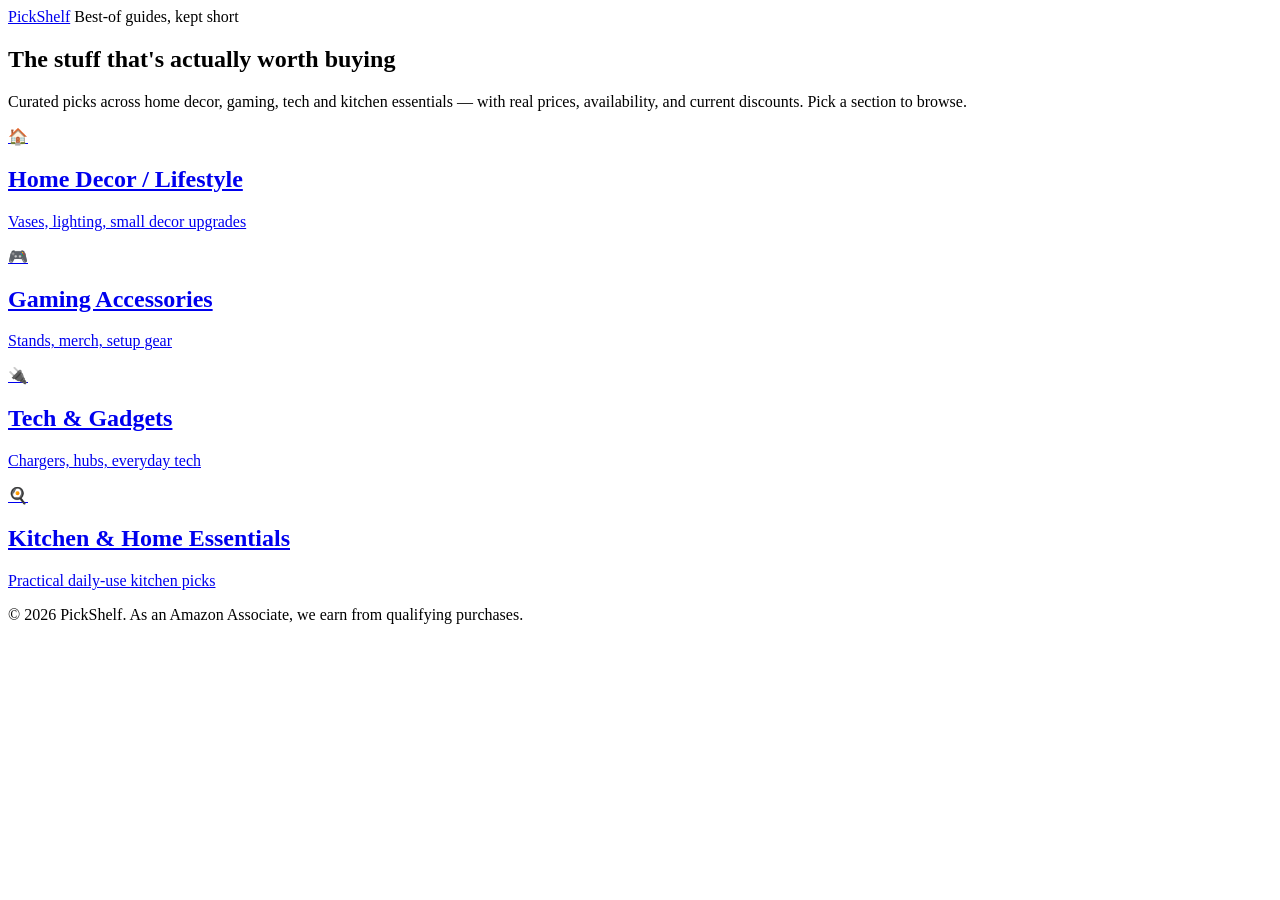
==== index.html @ 371983fa "Add files via upload" ====
<!DOCTYPE html>
<html lang="en">
<head>
<meta charset="UTF-8">
<meta name="viewport" content="width=device-width, initial-scale=1.0">
<title>PickShelf — Honest picks, straight to the point</title>
<meta name="description" content="Curated product picks with price, availability and discounts — home decor, gaming, tech and kitchen essentials.">
<link rel="stylesheet" href="css/style.css">
</head>
<body>

<header class="site-header">
  <div class="site-header-inner">
    <a href="index.html" class="site-logo">PickShelf</a>
    <span class="site-tagline">Best-of guides, kept short</span>
  </div>
</header>

<main>
  <section class="hero">
    <h1>The stuff that's actually worth buying</h1>
    <p>Curated picks across home decor, gaming, tech and kitchen essentials — with real prices, availability, and current discounts. Pick a section to browse.</p>
  </section>

  <div class="category-grid">
    <a class="category-card" href="category.html?cat=home-decor">
      <div class="category-icon">🏠</div>
      <h2>Home Decor / Lifestyle</h2>
      <p>Vases, lighting, small decor upgrades</p>
    </a>
    <a class="category-card" href="category.html?cat=gaming">
      <div class="category-icon">🎮</div>
      <h2>Gaming Accessories</h2>
      <p>Stands, merch, setup gear</p>
    </a>
    <a class="category-card" href="category.html?cat=tech">
      <div class="category-icon">🔌</div>
      <h2>Tech & Gadgets</h2>
      <p>Chargers, hubs, everyday tech</p>
    </a>
    <a class="category-card" href="category.html?cat=kitchen">
      <div class="category-icon">🍳</div>
      <h2>Kitchen & Home Essentials</h2>
      <p>Practical daily-use kitchen picks</p>
    </a>
  </div>
</main>

<footer class="site-footer">
  © 2026 PickShelf. As an Amazon Associate, we earn from qualifying purchases.
</footer>

</body>
</html>
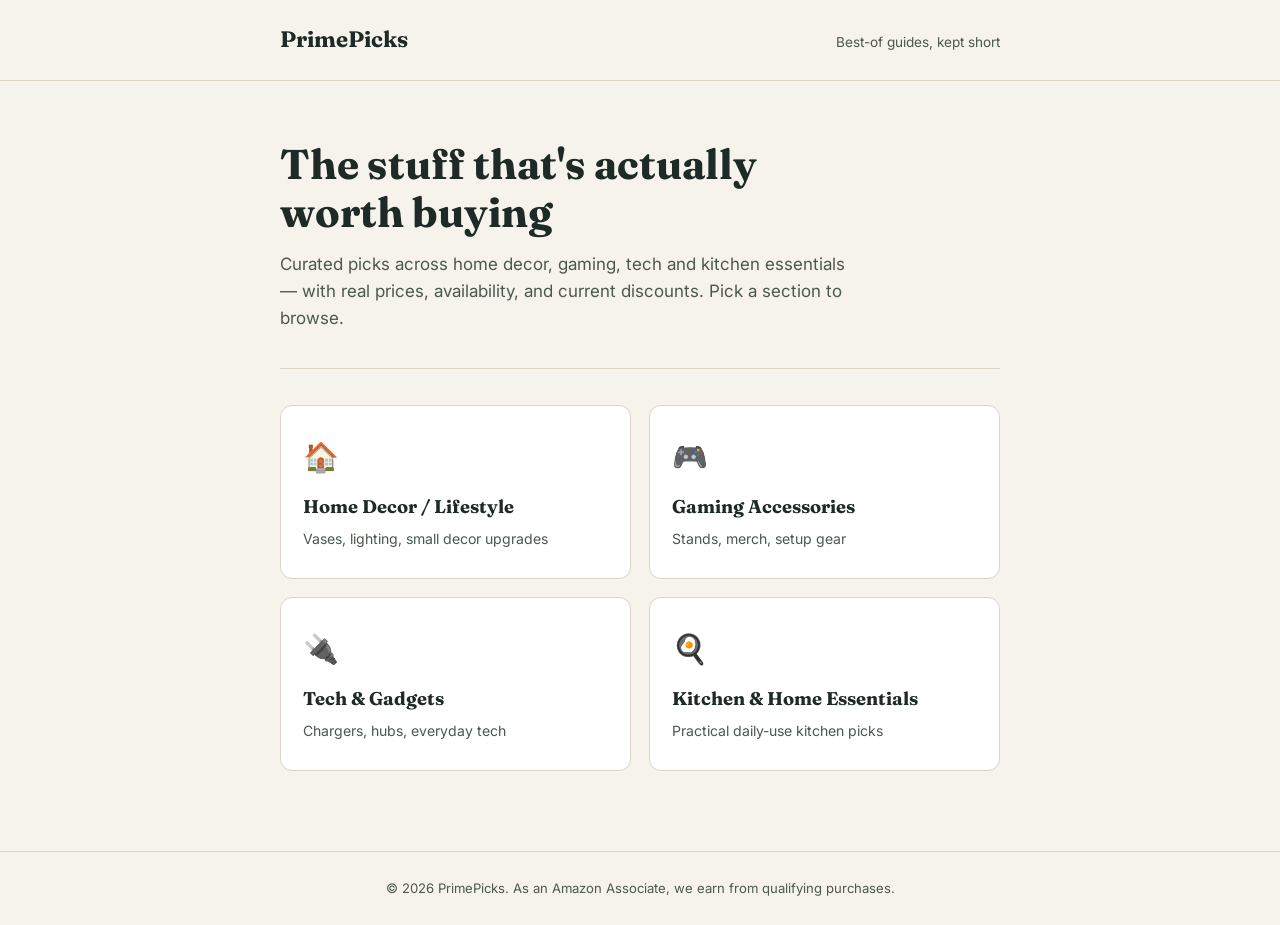
==== commit 07b62527: "Update index.html" ====
--- a/index.html
+++ b/index.html
@@ -3,7 +3,7 @@
 <head>
 <meta charset="UTF-8">
 <meta name="viewport" content="width=device-width, initial-scale=1.0">
-<title>PickShelf — Honest picks, straight to the point</title>
+<title>PrimePicks — Honest picks, straight to the point</title>
 <meta name="description" content="Curated product picks with price, availability and discounts — home decor, gaming, tech and kitchen essentials.">
 <link rel="stylesheet" href="css/style.css">
 </head>
@@ -11,7 +11,7 @@
 
 <header class="site-header">
   <div class="site-header-inner">
-    <a href="index.html" class="site-logo">PickShelf</a>
+    <a href="index.html" class="site-logo">PrimePicks</a>
     <span class="site-tagline">Best-of guides, kept short</span>
   </div>
 </header>
@@ -47,7 +47,7 @@
 </main>
 
 <footer class="site-footer">
-  © 2026 PickShelf. As an Amazon Associate, we earn from qualifying purchases.
+  © 2026 PrimePicks. As an Amazon Associate, we earn from qualifying purchases.
 </footer>
 
 </body>
--- a/css/style.css
+++ b/css/style.css
@@ -0,0 +1,357 @@
+@import url('https://fonts.googleapis.com/css2?family=Fraunces:opsz,wght@9..144,400;9..144,600;9..144,700&family=Inter:wght@400;500;600;700&display=swap');
+
+:root {
+  --paper: #F6F3EC;
+  --paper-raised: #FFFFFF;
+  --ink: #1E2A25;
+  --ink-soft: #4B584F;
+  --line: #DCD5C6;
+  --gold: #C9992B;
+  --gold-dark: #A87D1F;
+  --teal: #2F6F62;
+  --teal-tint: #E7F0EC;
+  --max-width: 760px;
+}
+
+* { box-sizing: border-box; }
+
+body {
+  margin: 0;
+  background: var(--paper);
+  color: var(--ink);
+  font-family: 'Inter', sans-serif;
+  font-size: 17px;
+  line-height: 1.6;
+  -webkit-font-smoothing: antialiased;
+}
+
+a { color: inherit; }
+
+/* ---------- Header ---------- */
+.site-header {
+  border-bottom: 1px solid var(--line);
+  background: var(--paper);
+}
+
+.site-header-inner {
+  max-width: var(--max-width);
+  margin: 0 auto;
+  padding: 22px 20px;
+  display: flex;
+  align-items: baseline;
+  justify-content: space-between;
+}
+
+.site-logo {
+  font-family: 'Fraunces', serif;
+  font-weight: 700;
+  font-size: 1.4rem;
+  text-decoration: none;
+  color: var(--ink);
+}
+
+.site-tagline {
+  font-size: 0.85rem;
+  color: var(--ink-soft);
+}
+
+/* ---------- Layout ---------- */
+main {
+  max-width: var(--max-width);
+  margin: 0 auto;
+  padding: 40px 20px 80px;
+}
+
+/* ---------- Homepage ---------- */
+.hero {
+  padding: 20px 0 36px;
+  border-bottom: 1px solid var(--line);
+  margin-bottom: 36px;
+}
+
+.hero h1 {
+  font-family: 'Fraunces', serif;
+  font-size: clamp(2rem, 5vw, 2.6rem);
+  line-height: 1.15;
+  margin: 0 0 14px;
+  max-width: 18ch;
+}
+
+.hero p {
+  color: var(--ink-soft);
+  max-width: 52ch;
+  margin: 0;
+}
+
+.post-list {
+  list-style: none;
+  margin: 0;
+  padding: 0;
+  display: flex;
+  flex-direction: column;
+  gap: 22px;
+}
+
+.post-card {
+  display: block;
+  text-decoration: none;
+  color: inherit;
+  background: var(--paper-raised);
+  border: 1px solid var(--line);
+  border-radius: 10px;
+  padding: 22px 24px;
+  transition: border-color 0.15s ease;
+}
+
+.post-card:hover { border-color: var(--gold); }
+
+.post-card .kicker {
+  font-size: 0.78rem;
+  color: var(--teal);
+  font-weight: 600;
+  margin-bottom: 6px;
+}
+
+.post-card h2 {
+  font-family: 'Fraunces', serif;
+  font-size: 1.3rem;
+  margin: 0 0 6px;
+}
+
+.post-card p {
+  margin: 0;
+  color: var(--ink-soft);
+  font-size: 0.95rem;
+}
+
+/* ---------- Post page ---------- */
+.post-header {
+  margin-bottom: 32px;
+}
+
+.post-header .kicker {
+  font-size: 0.8rem;
+  color: var(--teal);
+  font-weight: 600;
+  margin-bottom: 10px;
+}
+
+.post-header h1 {
+  font-family: 'Fraunces', serif;
+  font-size: clamp(1.8rem, 5vw, 2.3rem);
+  line-height: 1.2;
+  margin: 0 0 14px;
+}
+
+.post-header .dek {
+  color: var(--ink-soft);
+  font-size: 1.05rem;
+  max-width: 58ch;
+}
+
+.disclosure {
+  font-size: 0.82rem;
+  color: var(--ink-soft);
+  background: var(--teal-tint);
+  border-radius: 8px;
+  padding: 10px 14px;
+  margin-top: 18px;
+}
+
+/* Ranked product cards */
+.pick {
+  border: 1px solid var(--line);
+  background: var(--paper-raised);
+  border-radius: 12px;
+  padding: 26px;
+  margin-bottom: 22px;
+  position: relative;
+}
+
+.pick-rank {
+  font-family: 'Fraunces', serif;
+  font-size: 0.95rem;
+  font-weight: 600;
+  color: var(--gold-dark);
+  margin-bottom: 6px;
+}
+
+.pick h3 {
+  font-family: 'Fraunces', serif;
+  font-size: 1.25rem;
+  margin: 0 0 10px;
+}
+
+.pick p {
+  margin: 0 0 16px;
+  color: var(--ink-soft);
+}
+
+.pick-meta {
+  display: flex;
+  flex-wrap: wrap;
+  gap: 8px;
+  margin-bottom: 16px;
+}
+
+.badge {
+  font-size: 0.75rem;
+  font-weight: 600;
+  padding: 4px 10px;
+  border-radius: 20px;
+  background: var(--teal-tint);
+  color: var(--teal);
+}
+
+.cta {
+  display: inline-block;
+  background: var(--gold);
+  color: #21170A;
+  font-weight: 600;
+  text-decoration: none;
+  padding: 11px 20px;
+  border-radius: 7px;
+  font-size: 0.92rem;
+  transition: background 0.15s ease;
+}
+
+.cta:hover { background: var(--gold-dark); }
+
+/* Section dividers within a post */
+.section-note {
+  font-size: 0.9rem;
+  color: var(--ink-soft);
+  margin: 34px 0 22px;
+  padding-top: 22px;
+  border-top: 1px solid var(--line);
+}
+
+/* ---------- Category grid (homepage) ---------- */
+.category-grid {
+  display: grid;
+  grid-template-columns: repeat(2, 1fr);
+  gap: 18px;
+}
+
+.category-card {
+  display: block;
+  text-decoration: none;
+  color: inherit;
+  background: var(--paper-raised);
+  border: 1px solid var(--line);
+  border-radius: 12px;
+  padding: 28px 22px;
+  transition: border-color 0.15s ease, transform 0.15s ease;
+}
+
+.category-card:hover {
+  border-color: var(--gold);
+  transform: translateY(-2px);
+}
+
+.category-icon {
+  font-size: 1.8rem;
+  margin-bottom: 12px;
+}
+
+.category-card h2 {
+  font-family: 'Fraunces', serif;
+  font-size: 1.15rem;
+  margin: 0 0 6px;
+}
+
+.category-card p {
+  margin: 0;
+  font-size: 0.88rem;
+  color: var(--ink-soft);
+}
+
+@media (max-width: 520px) {
+  .category-grid { grid-template-columns: 1fr; }
+}
+
+/* ---------- Product grid (category page) ---------- */
+.product-grid {
+  display: grid;
+  grid-template-columns: repeat(2, 1fr);
+  gap: 20px;
+}
+
+.product-card {
+  background: var(--paper-raised);
+  border: 1px solid var(--line);
+  border-radius: 12px;
+  overflow: hidden;
+  display: flex;
+  flex-direction: column;
+}
+
+.product-img {
+  height: 160px;
+  background-size: cover;
+  background-position: center;
+  background-color: var(--teal-tint);
+}
+
+.product-body {
+  padding: 18px 20px 20px;
+  display: flex;
+  flex-direction: column;
+  flex: 1;
+}
+
+.product-body h3 {
+  font-family: 'Fraunces', serif;
+  font-size: 1.08rem;
+  margin: 0 0 8px;
+}
+
+.product-desc {
+  font-size: 0.9rem;
+  color: var(--ink-soft);
+  margin: 0 0 14px;
+  flex: 1;
+}
+
+.badge-gold {
+  background: #FBF0D9;
+  color: var(--gold-dark);
+}
+
+.price-row {
+  display: flex;
+  align-items: baseline;
+  gap: 8px;
+  margin-bottom: 14px;
+}
+
+.price-now {
+  font-family: 'Fraunces', serif;
+  font-weight: 600;
+  font-size: 1.2rem;
+  color: var(--ink);
+}
+
+.price-was {
+  font-size: 0.88rem;
+  color: var(--ink-soft);
+  text-decoration: line-through;
+}
+
+@media (max-width: 560px) {
+  .product-grid { grid-template-columns: 1fr; }
+}
+
+/* ---------- Footer ---------- */
+.site-footer {
+  border-top: 1px solid var(--line);
+  padding: 26px 20px;
+  text-align: center;
+  font-size: 0.82rem;
+  color: var(--ink-soft);
+}
+
+@media (max-width: 480px) {
+  .site-header-inner { flex-direction: column; align-items: flex-start; gap: 4px; }
+  .pick { padding: 20px; }
+}
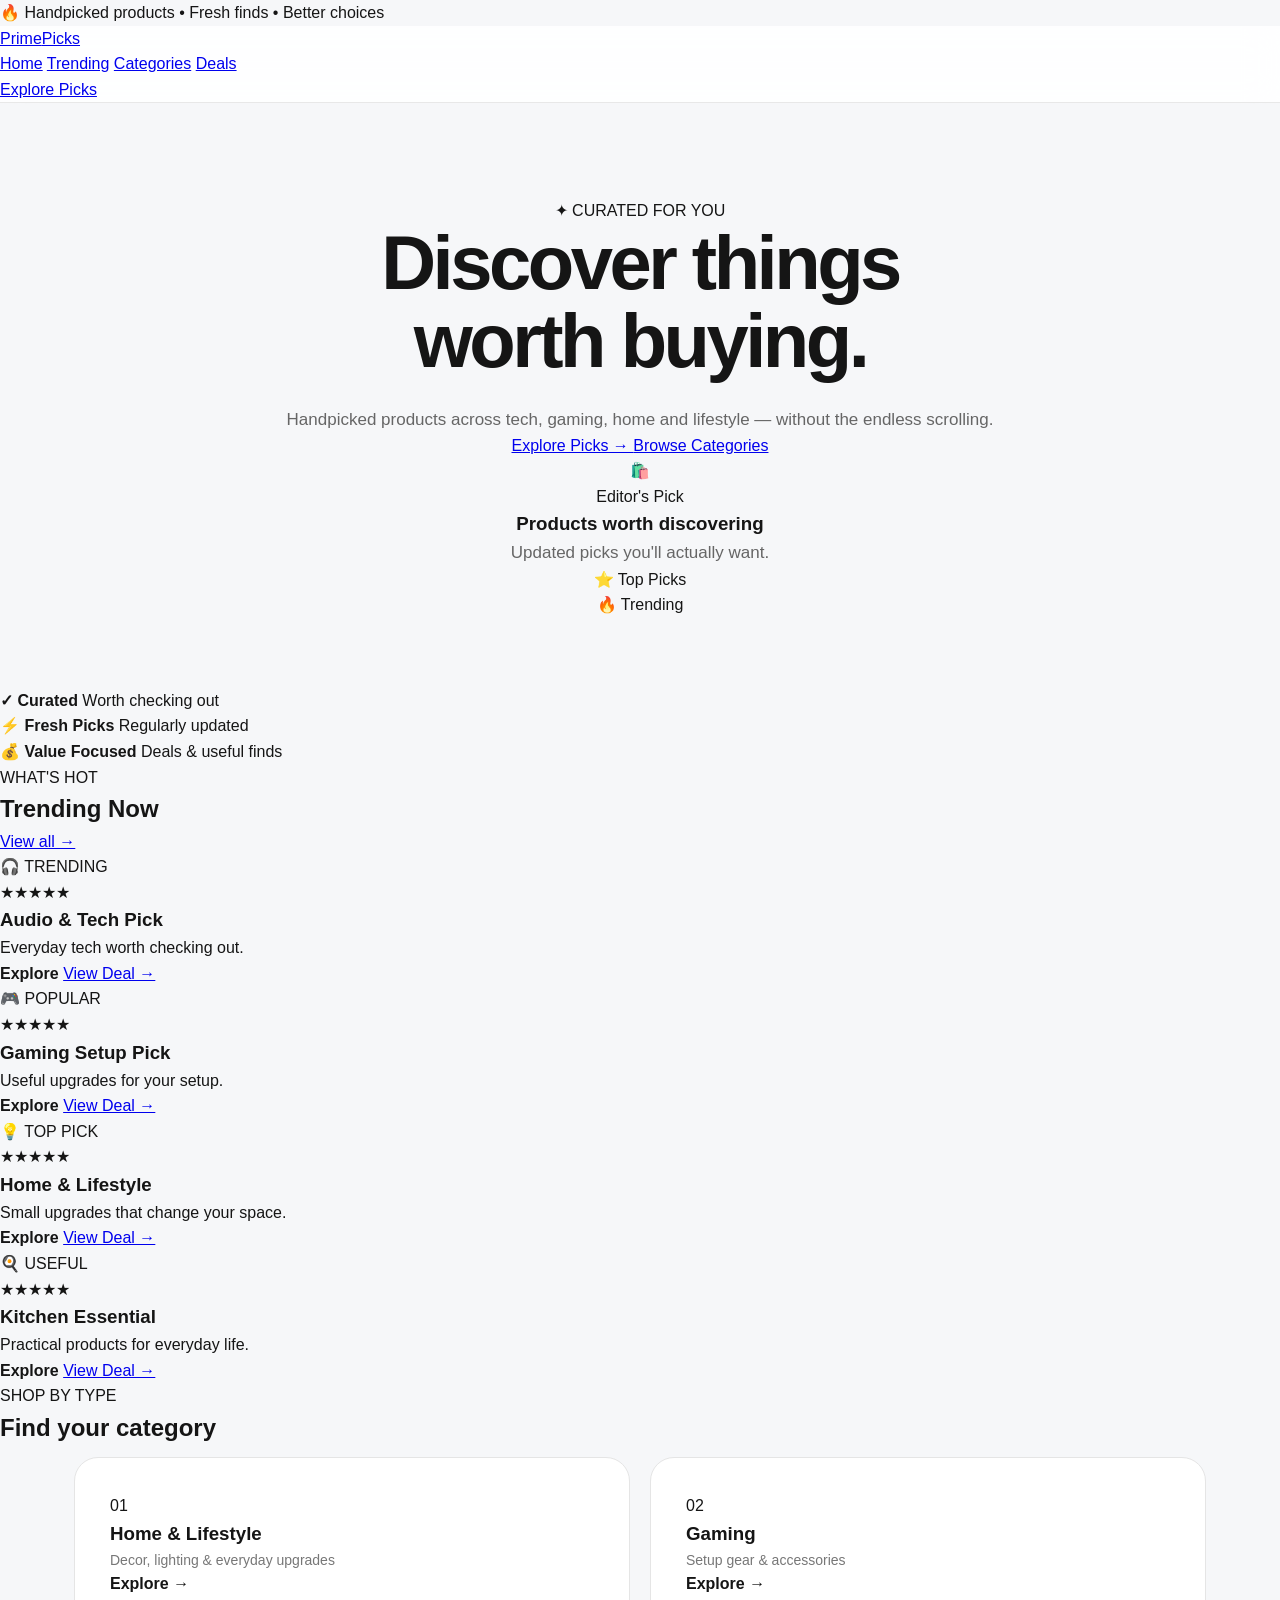
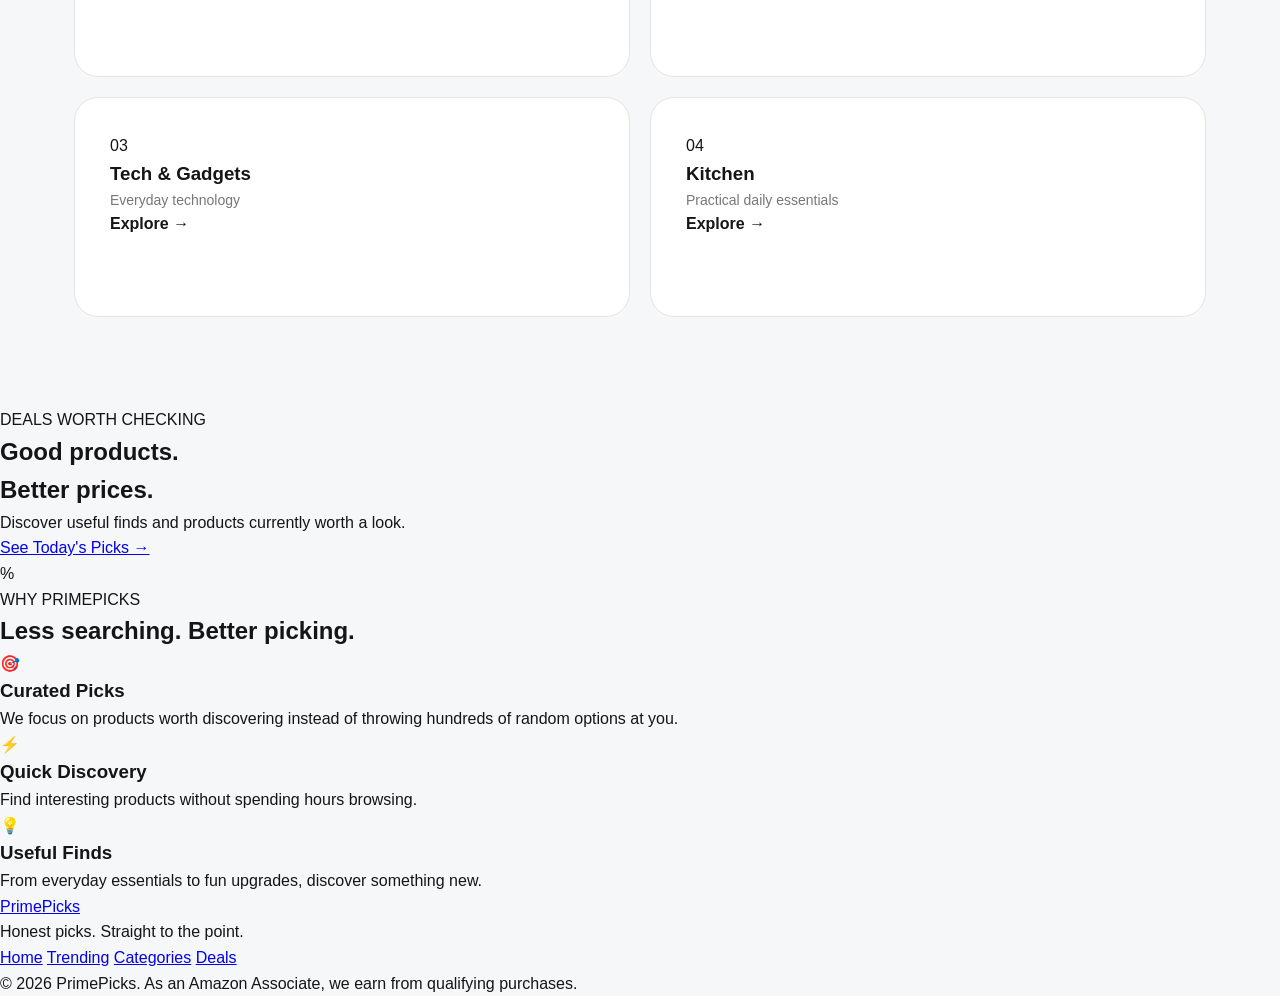
==== commit 674eba0f: "Update index.html" ====
--- a/index.html
+++ b/index.html
@@ -3,52 +3,450 @@
 <head>
 <meta charset="UTF-8">
 <meta name="viewport" content="width=device-width, initial-scale=1.0">
-<title>PrimePicks — Honest picks, straight to the point</title>
-<meta name="description" content="Curated product picks with price, availability and discounts — home decor, gaming, tech and kitchen essentials.">
+
+<title>PrimePicks — Products worth your money</title>
+
+<meta name="description" content="Discover handpicked products, trending finds and deals across tech, gaming, home and lifestyle.">
+
 <link rel="stylesheet" href="css/style.css">
 </head>
+
 <body>
 
+<!-- ANNOUNCEMENT BAR -->
+<div class="announcement">
+  🔥 Handpicked products • Fresh finds • Better choices
+</div>
+
+
+<!-- NAVBAR -->
 <header class="site-header">
-  <div class="site-header-inner">
-    <a href="index.html" class="site-logo">PrimePicks</a>
-    <span class="site-tagline">Best-of guides, kept short</span>
-  </div>
+
+  <div class="nav-container">
+
+    <a href="index.html" class="logo">
+      Prime<span>Picks</span>
+    </a>
+
+    <nav class="nav-links">
+      <a href="index.html">Home</a>
+      <a href="#trending">Trending</a>
+      <a href="#categories">Categories</a>
+      <a href="#deals">Deals</a>
+    </nav>
+
+    <a href="#categories" class="nav-button">
+      Explore Picks
+    </a>
+
+  </div>
+
 </header>
 
+
 <main>
-  <section class="hero">
-    <h1>The stuff that's actually worth buying</h1>
-    <p>Curated picks across home decor, gaming, tech and kitchen essentials — with real prices, availability, and current discounts. Pick a section to browse.</p>
-  </section>
+
+
+<!-- HERO -->
+<section class="hero">
+
+  <div class="hero-content">
+
+    <span class="hero-label">
+      ✦ CURATED FOR YOU
+    </span>
+
+    <h1>
+      Discover things<br>
+      <span>worth buying.</span>
+    </h1>
+
+    <p>
+      Handpicked products across tech, gaming, home and lifestyle —
+      without the endless scrolling.
+    </p>
+
+    <div class="hero-buttons">
+
+      <a href="#trending" class="primary-button">
+        Explore Picks →
+      </a>
+
+      <a href="#categories" class="secondary-button">
+        Browse Categories
+      </a>
+
+    </div>
+
+  </div>
+
+
+  <div class="hero-visual">
+
+    <div class="hero-card hero-card-main">
+
+      <div class="hero-product-image">
+        🛍️
+      </div>
+
+      <div class="hero-product-info">
+
+        <span>Editor's Pick</span>
+
+        <h3>Products worth discovering</h3>
+
+        <p>Updated picks you'll actually want.</p>
+
+      </div>
+
+    </div>
+
+    <div class="floating-card floating-one">
+      ⭐ Top Picks
+    </div>
+
+    <div class="floating-card floating-two">
+      🔥 Trending
+    </div>
+
+  </div>
+
+</section>
+
+
+<!-- TRUST BAR -->
+<section class="trust-bar">
+
+  <div>
+    <strong>✓ Curated</strong>
+    <span>Worth checking out</span>
+  </div>
+
+  <div>
+    <strong>⚡ Fresh Picks</strong>
+    <span>Regularly updated</span>
+  </div>
+
+  <div>
+    <strong>💰 Value Focused</strong>
+    <span>Deals & useful finds</span>
+  </div>
+
+</section>
+
+
+<!-- TRENDING -->
+<section class="section" id="trending">
+
+  <div class="section-heading">
+
+    <div>
+      <span class="eyebrow">WHAT'S HOT</span>
+      <h2>Trending Now</h2>
+    </div>
+
+    <a href="#categories">View all →</a>
+
+  </div>
+
+
+  <div class="product-grid">
+
+
+    <article class="product-card">
+
+      <div class="product-image">
+        🎧
+        <span class="product-badge">TRENDING</span>
+      </div>
+
+      <div class="product-info">
+
+        <div class="stars">★★★★★</div>
+
+        <h3>Audio & Tech Pick</h3>
+
+        <p>Everyday tech worth checking out.</p>
+
+        <div class="product-bottom">
+          <strong>Explore</strong>
+          <a href="category.html?cat=tech">View Deal →</a>
+        </div>
+
+      </div>
+
+    </article>
+
+
+    <article class="product-card">
+
+      <div class="product-image">
+        🎮
+        <span class="product-badge">POPULAR</span>
+      </div>
+
+      <div class="product-info">
+
+        <div class="stars">★★★★★</div>
+
+        <h3>Gaming Setup Pick</h3>
+
+        <p>Useful upgrades for your setup.</p>
+
+        <div class="product-bottom">
+          <strong>Explore</strong>
+          <a href="category.html?cat=gaming">View Deal →</a>
+        </div>
+
+      </div>
+
+    </article>
+
+
+    <article class="product-card">
+
+      <div class="product-image">
+        💡
+        <span class="product-badge">TOP PICK</span>
+      </div>
+
+      <div class="product-info">
+
+        <div class="stars">★★★★★</div>
+
+        <h3>Home & Lifestyle</h3>
+
+        <p>Small upgrades that change your space.</p>
+
+        <div class="product-bottom">
+          <strong>Explore</strong>
+          <a href="category.html?cat=home-decor">View Deal →</a>
+        </div>
+
+      </div>
+
+    </article>
+
+
+    <article class="product-card">
+
+      <div class="product-image">
+        🍳
+        <span class="product-badge">USEFUL</span>
+      </div>
+
+      <div class="product-info">
+
+        <div class="stars">★★★★★</div>
+
+        <h3>Kitchen Essential</h3>
+
+        <p>Practical products for everyday life.</p>
+
+        <div class="product-bottom">
+          <strong>Explore</strong>
+          <a href="category.html?cat=kitchen">View Deal →</a>
+        </div>
+
+      </div>
+
+    </article>
+
+  </div>
+
+</section>
+
+
+<!-- CATEGORIES -->
+<section class="section categories-section" id="categories">
+
+  <div class="section-heading">
+
+    <div>
+      <span class="eyebrow">SHOP BY TYPE</span>
+      <h2>Find your category</h2>
+    </div>
+
+  </div>
+
 
   <div class="category-grid">
-    <a class="category-card" href="category.html?cat=home-decor">
-      <div class="category-icon">🏠</div>
-      <h2>Home Decor / Lifestyle</h2>
-      <p>Vases, lighting, small decor upgrades</p>
-    </a>
-    <a class="category-card" href="category.html?cat=gaming">
-      <div class="category-icon">🎮</div>
-      <h2>Gaming Accessories</h2>
-      <p>Stands, merch, setup gear</p>
-    </a>
-    <a class="category-card" href="category.html?cat=tech">
-      <div class="category-icon">🔌</div>
-      <h2>Tech & Gadgets</h2>
-      <p>Chargers, hubs, everyday tech</p>
-    </a>
-    <a class="category-card" href="category.html?cat=kitchen">
-      <div class="category-icon">🍳</div>
-      <h2>Kitchen & Home Essentials</h2>
-      <p>Practical daily-use kitchen picks</p>
-    </a>
-  </div>
+
+
+    <a class="category-card category-large"
+       href="category.html?cat=home-decor">
+
+      <div>
+        <span>01</span>
+        <h3>Home & Lifestyle</h3>
+        <p>Decor, lighting & everyday upgrades</p>
+      </div>
+
+      <strong>Explore →</strong>
+
+    </a>
+
+
+    <a class="category-card"
+       href="category.html?cat=gaming">
+
+      <div>
+        <span>02</span>
+        <h3>Gaming</h3>
+        <p>Setup gear & accessories</p>
+      </div>
+
+      <strong>Explore →</strong>
+
+    </a>
+
+
+    <a class="category-card"
+       href="category.html?cat=tech">
+
+      <div>
+        <span>03</span>
+        <h3>Tech & Gadgets</h3>
+        <p>Everyday technology</p>
+      </div>
+
+      <strong>Explore →</strong>
+
+    </a>
+
+
+    <a class="category-card"
+       href="category.html?cat=kitchen">
+
+      <div>
+        <span>04</span>
+        <h3>Kitchen</h3>
+        <p>Practical daily essentials</p>
+      </div>
+
+      <strong>Explore →</strong>
+
+    </a>
+
+  </div>
+
+</section>
+
+
+<!-- DEAL BANNER -->
+<section class="deal-section" id="deals">
+
+  <div class="deal-content">
+
+    <span class="eyebrow">DEALS WORTH CHECKING</span>
+
+    <h2>
+      Good products.<br>
+      Better prices.
+    </h2>
+
+    <p>
+      Discover useful finds and products currently worth a look.
+    </p>
+
+    <a href="#trending" class="primary-button">
+      See Today's Picks →
+    </a>
+
+  </div>
+
+  <div class="deal-visual">
+    <div class="deal-circle">%</div>
+  </div>
+
+</section>
+
+
+<!-- WHY PRIMEPICKS -->
+<section class="section why-section">
+
+  <div class="section-heading centered">
+
+    <div>
+      <span class="eyebrow">WHY PRIMEPICKS</span>
+      <h2>Less searching. Better picking.</h2>
+    </div>
+
+  </div>
+
+
+  <div class="why-grid">
+
+    <div class="why-card">
+      <div class="why-icon">🎯</div>
+      <h3>Curated Picks</h3>
+      <p>
+        We focus on products worth discovering instead of throwing
+        hundreds of random options at you.
+      </p>
+    </div>
+
+    <div class="why-card">
+      <div class="why-icon">⚡</div>
+      <h3>Quick Discovery</h3>
+      <p>
+        Find interesting products without spending hours browsing.
+      </p>
+    </div>
+
+    <div class="why-card">
+      <div class="why-icon">💡</div>
+      <h3>Useful Finds</h3>
+      <p>
+        From everyday essentials to fun upgrades, discover something new.
+      </p>
+    </div>
+
+  </div>
+
+</section>
+
+
 </main>
 
-<footer class="site-footer">
-  © 2026 PrimePicks. As an Amazon Associate, we earn from qualifying purchases.
+
+<!-- FOOTER -->
+<footer class="footer">
+
+  <div class="footer-inner">
+
+    <div>
+      <a href="index.html" class="footer-logo">
+        Prime<span>Picks</span>
+      </a>
+
+      <p>
+        Honest picks. Straight to the point.
+      </p>
+    </div>
+
+
+    <div class="footer-links">
+
+      <a href="index.html">Home</a>
+      <a href="#trending">Trending</a>
+      <a href="#categories">Categories</a>
+      <a href="#deals">Deals</a>
+
+    </div>
+
+  </div>
+
+
+  <div class="footer-bottom">
+
+    © 2026 PrimePicks. As an Amazon Associate,
+    we earn from qualifying purchases.
+
+  </div>
+
 </footer>
+
 
 </body>
 </html>
--- a/css/style.css
+++ b/css/style.css
@@ -1,357 +1,265 @@
-@import url('https://fonts.googleapis.com/css2?family=Fraunces:opsz,wght@9..144,400;9..144,600;9..144,700&family=Inter:wght@400;500;600;700&display=swap');
-
-:root {
-  --paper: #F6F3EC;
-  --paper-raised: #FFFFFF;
-  --ink: #1E2A25;
-  --ink-soft: #4B584F;
-  --line: #DCD5C6;
-  --gold: #C9992B;
-  --gold-dark: #A87D1F;
-  --teal: #2F6F62;
-  --teal-tint: #E7F0EC;
-  --max-width: 760px;
-}
-
-* { box-sizing: border-box; }
-
-body {
-  margin: 0;
-  background: var(--paper);
-  color: var(--ink);
-  font-family: 'Inter', sans-serif;
-  font-size: 17px;
-  line-height: 1.6;
-  -webkit-font-smoothing: antialiased;
-}
-
-a { color: inherit; }
-
-/* ---------- Header ---------- */
-.site-header {
-  border-bottom: 1px solid var(--line);
-  background: var(--paper);
-}
-
-.site-header-inner {
-  max-width: var(--max-width);
-  margin: 0 auto;
-  padding: 22px 20px;
-  display: flex;
-  align-items: baseline;
-  justify-content: space-between;
-}
-
-.site-logo {
-  font-family: 'Fraunces', serif;
-  font-weight: 700;
-  font-size: 1.4rem;
-  text-decoration: none;
-  color: var(--ink);
-}
-
-.site-tagline {
-  font-size: 0.85rem;
-  color: var(--ink-soft);
-}
-
-/* ---------- Layout ---------- */
-main {
-  max-width: var(--max-width);
-  margin: 0 auto;
-  padding: 40px 20px 80px;
-}
-
-/* ---------- Homepage ---------- */
-.hero {
-  padding: 20px 0 36px;
-  border-bottom: 1px solid var(--line);
-  margin-bottom: 36px;
-}
-
-.hero h1 {
-  font-family: 'Fraunces', serif;
-  font-size: clamp(2rem, 5vw, 2.6rem);
-  line-height: 1.15;
-  margin: 0 0 14px;
-  max-width: 18ch;
-}
-
-.hero p {
-  color: var(--ink-soft);
-  max-width: 52ch;
-  margin: 0;
-}
-
-.post-list {
-  list-style: none;
+/* =========================
+   PRIMEPICKS — MODERN STYLE
+   ========================= */
+
+* {
   margin: 0;
   padding: 0;
+  box-sizing: border-box;
+}
+
+html {
+  scroll-behavior: smooth;
+}
+
+body {
+  font-family: Inter, Arial, Helvetica, sans-serif;
+  background: #f6f7f9;
+  color: #151515;
+  line-height: 1.6;
+}
+
+/* =========================
+   HEADER
+   ========================= */
+
+.site-header {
+  position: sticky;
+  top: 0;
+  z-index: 1000;
+  background: rgba(255, 255, 255, 0.88);
+  backdrop-filter: blur(16px);
+  border-bottom: 1px solid #e8e8e8;
+}
+
+.site-header-inner {
+  max-width: 1180px;
+  margin: auto;
+  padding: 18px 24px;
   display: flex;
-  flex-direction: column;
-  gap: 22px;
-}
-
-.post-card {
-  display: block;
+  align-items: center;
+  justify-content: space-between;
+}
+
+.site-logo {
   text-decoration: none;
-  color: inherit;
-  background: var(--paper-raised);
-  border: 1px solid var(--line);
-  border-radius: 10px;
-  padding: 22px 24px;
-  transition: border-color 0.15s ease;
-}
-
-.post-card:hover { border-color: var(--gold); }
-
-.post-card .kicker {
-  font-size: 0.78rem;
-  color: var(--teal);
-  font-weight: 600;
-  margin-bottom: 6px;
-}
-
-.post-card h2 {
-  font-family: 'Fraunces', serif;
-  font-size: 1.3rem;
-  margin: 0 0 6px;
-}
-
-.post-card p {
-  margin: 0;
-  color: var(--ink-soft);
-  font-size: 0.95rem;
-}
-
-/* ---------- Post page ---------- */
-.post-header {
-  margin-bottom: 32px;
-}
-
-.post-header .kicker {
-  font-size: 0.8rem;
-  color: var(--teal);
-  font-weight: 600;
-  margin-bottom: 10px;
-}
-
-.post-header h1 {
-  font-family: 'Fraunces', serif;
-  font-size: clamp(1.8rem, 5vw, 2.3rem);
-  line-height: 1.2;
-  margin: 0 0 14px;
-}
-
-.post-header .dek {
-  color: var(--ink-soft);
-  font-size: 1.05rem;
-  max-width: 58ch;
-}
-
-.disclosure {
-  font-size: 0.82rem;
-  color: var(--ink-soft);
-  background: var(--teal-tint);
-  border-radius: 8px;
-  padding: 10px 14px;
-  margin-top: 18px;
-}
-
-/* Ranked product cards */
-.pick {
-  border: 1px solid var(--line);
-  background: var(--paper-raised);
-  border-radius: 12px;
-  padding: 26px;
-  margin-bottom: 22px;
-  position: relative;
-}
-
-.pick-rank {
-  font-family: 'Fraunces', serif;
-  font-size: 0.95rem;
-  font-weight: 600;
-  color: var(--gold-dark);
-  margin-bottom: 6px;
-}
-
-.pick h3 {
-  font-family: 'Fraunces', serif;
-  font-size: 1.25rem;
-  margin: 0 0 10px;
-}
-
-.pick p {
-  margin: 0 0 16px;
-  color: var(--ink-soft);
-}
-
-.pick-meta {
-  display: flex;
-  flex-wrap: wrap;
-  gap: 8px;
-  margin-bottom: 16px;
-}
-
-.badge {
-  font-size: 0.75rem;
-  font-weight: 600;
-  padding: 4px 10px;
-  border-radius: 20px;
-  background: var(--teal-tint);
-  color: var(--teal);
-}
-
-.cta {
-  display: inline-block;
-  background: var(--gold);
-  color: #21170A;
-  font-weight: 600;
-  text-decoration: none;
-  padding: 11px 20px;
-  border-radius: 7px;
-  font-size: 0.92rem;
-  transition: background 0.15s ease;
-}
-
-.cta:hover { background: var(--gold-dark); }
-
-/* Section dividers within a post */
-.section-note {
-  font-size: 0.9rem;
-  color: var(--ink-soft);
-  margin: 34px 0 22px;
-  padding-top: 22px;
-  border-top: 1px solid var(--line);
-}
-
-/* ---------- Category grid (homepage) ---------- */
+  color: #111;
+  font-size: 25px;
+  font-weight: 850;
+  letter-spacing: -1px;
+}
+
+.site-tagline {
+  color: #777;
+  font-size: 14px;
+}
+
+/* =========================
+   HERO
+   ========================= */
+
+.hero {
+  max-width: 900px;
+  margin: auto;
+  padding: 95px 24px 70px;
+  text-align: center;
+}
+
+.hero h1 {
+  font-size: clamp(42px, 7vw, 76px);
+  line-height: 1.03;
+  letter-spacing: -3.5px;
+  font-weight: 850;
+  margin-bottom: 25px;
+}
+
+.hero p {
+  max-width: 720px;
+  margin: auto;
+  color: #666;
+  font-size: 17px;
+}
+
+/* =========================
+   CATEGORY GRID
+   ========================= */
+
 .category-grid {
-  display: grid;
-  grid-template-columns: repeat(2, 1fr);
-  gap: 18px;
-}
-
-.category-card {
-  display: block;
-  text-decoration: none;
-  color: inherit;
-  background: var(--paper-raised);
-  border: 1px solid var(--line);
-  border-radius: 12px;
-  padding: 28px 22px;
-  transition: border-color 0.15s ease, transform 0.15s ease;
-}
-
-.category-card:hover {
-  border-color: var(--gold);
-  transform: translateY(-2px);
-}
-
-.category-icon {
-  font-size: 1.8rem;
-  margin-bottom: 12px;
-}
-
-.category-card h2 {
-  font-family: 'Fraunces', serif;
-  font-size: 1.15rem;
-  margin: 0 0 6px;
-}
-
-.category-card p {
-  margin: 0;
-  font-size: 0.88rem;
-  color: var(--ink-soft);
-}
-
-@media (max-width: 520px) {
-  .category-grid { grid-template-columns: 1fr; }
-}
-
-/* ---------- Product grid (category page) ---------- */
-.product-grid {
+  max-width: 1180px;
+  margin: auto;
+  padding: 10px 24px 90px;
+
   display: grid;
   grid-template-columns: repeat(2, 1fr);
   gap: 20px;
 }
 
-.product-card {
-  background: var(--paper-raised);
-  border: 1px solid var(--line);
-  border-radius: 12px;
+/* =========================
+   CATEGORY CARD
+   ========================= */
+
+.category-card {
+  position: relative;
   overflow: hidden;
+
+  text-decoration: none;
+  color: inherit;
+
+  background: #fff;
+  border: 1px solid #e5e5e5;
+  border-radius: 24px;
+
+  padding: 35px;
+
+  min-height: 220px;
+
+  transition:
+    transform 0.25s ease,
+    box-shadow 0.25s ease,
+    border-color 0.25s ease;
+}
+
+.category-card:hover {
+  transform: translateY(-7px);
+  border-color: #d5d5d5;
+  box-shadow: 0 18px 45px rgba(0, 0, 0, 0.09);
+}
+
+.category-icon {
+  width: 58px;
+  height: 58px;
+
   display: flex;
-  flex-direction: column;
-}
-
-.product-img {
-  height: 160px;
-  background-size: cover;
-  background-position: center;
-  background-color: var(--teal-tint);
-}
-
-.product-body {
-  padding: 18px 20px 20px;
+  align-items: center;
+  justify-content: center;
+
+  background: #f2f3f5;
+  border-radius: 17px;
+
+  font-size: 29px;
+  margin-bottom: 25px;
+}
+
+.category-card h2 {
+  font-size: 23px;
+  line-height: 1.2;
+  margin-bottom: 9px;
+  letter-spacing: -0.5px;
+}
+
+.category-card p {
+  color: #777;
+  font-size: 14px;
+}
+
+/* =========================
+   SUBTLE CARD ARROW
+   ========================= */
+
+.category-card::after {
+  content: "→";
+
+  position: absolute;
+  right: 28px;
+  bottom: 25px;
+
+  width: 38px;
+  height: 38px;
+
   display: flex;
-  flex-direction: column;
-  flex: 1;
-}
-
-.product-body h3 {
-  font-family: 'Fraunces', serif;
-  font-size: 1.08rem;
-  margin: 0 0 8px;
-}
-
-.product-desc {
-  font-size: 0.9rem;
-  color: var(--ink-soft);
-  margin: 0 0 14px;
-  flex: 1;
-}
-
-.badge-gold {
-  background: #FBF0D9;
-  color: var(--gold-dark);
-}
-
-.price-row {
-  display: flex;
-  align-items: baseline;
-  gap: 8px;
-  margin-bottom: 14px;
-}
-
-.price-now {
-  font-family: 'Fraunces', serif;
-  font-weight: 600;
-  font-size: 1.2rem;
-  color: var(--ink);
-}
-
-.price-was {
-  font-size: 0.88rem;
-  color: var(--ink-soft);
-  text-decoration: line-through;
-}
-
-@media (max-width: 560px) {
-  .product-grid { grid-template-columns: 1fr; }
-}
-
-/* ---------- Footer ---------- */
+  align-items: center;
+  justify-content: center;
+
+  border-radius: 50%;
+  background: #111;
+  color: #fff;
+
+  font-size: 19px;
+
+  opacity: 0;
+  transform: translateX(-8px);
+
+  transition: 0.25s ease;
+}
+
+.category-card:hover::after {
+  opacity: 1;
+  transform: translateX(0);
+}
+
+/* =========================
+   FOOTER
+   ========================= */
+
 .site-footer {
-  border-top: 1px solid var(--line);
-  padding: 26px 20px;
+  border-top: 1px solid #e5e5e5;
+
+  background: #111;
+  color: #aaa;
+
   text-align: center;
-  font-size: 0.82rem;
-  color: var(--ink-soft);
-}
-
-@media (max-width: 480px) {
-  .site-header-inner { flex-direction: column; align-items: flex-start; gap: 4px; }
-  .pick { padding: 20px; }
-}
+
+  padding: 30px 20px;
+
+  font-size: 13px;
+}
+
+/* =========================
+   MOBILE
+   ========================= */
+
+@media (max-width: 700px) {
+
+  .site-header-inner {
+    padding: 15px 17px;
+  }
+
+  .site-logo {
+    font-size: 22px;
+  }
+
+  .site-tagline {
+    font-size: 11px;
+  }
+
+  .hero {
+    padding: 65px 18px 50px;
+  }
+
+  .hero h1 {
+    font-size: clamp(40px, 12vw, 55px);
+    letter-spacing: -2.5px;
+  }
+
+  .hero p {
+    font-size: 15px;
+  }
+
+  .category-grid {
+    grid-template-columns: 1fr;
+    padding: 5px 16px 65px;
+    gap: 14px;
+  }
+
+  .category-card {
+    min-height: 195px;
+    padding: 27px;
+    border-radius: 20px;
+  }
+
+  .category-card h2 {
+    font-size: 20px;
+  }
+
+  .category-card::after {
+    opacity: 1;
+    transform: none;
+    right: 20px;
+    bottom: 20px;
+  }
+
+  .site-footer {
+    padding: 25px 16px;
+    font-size: 12px;
+  }
+}
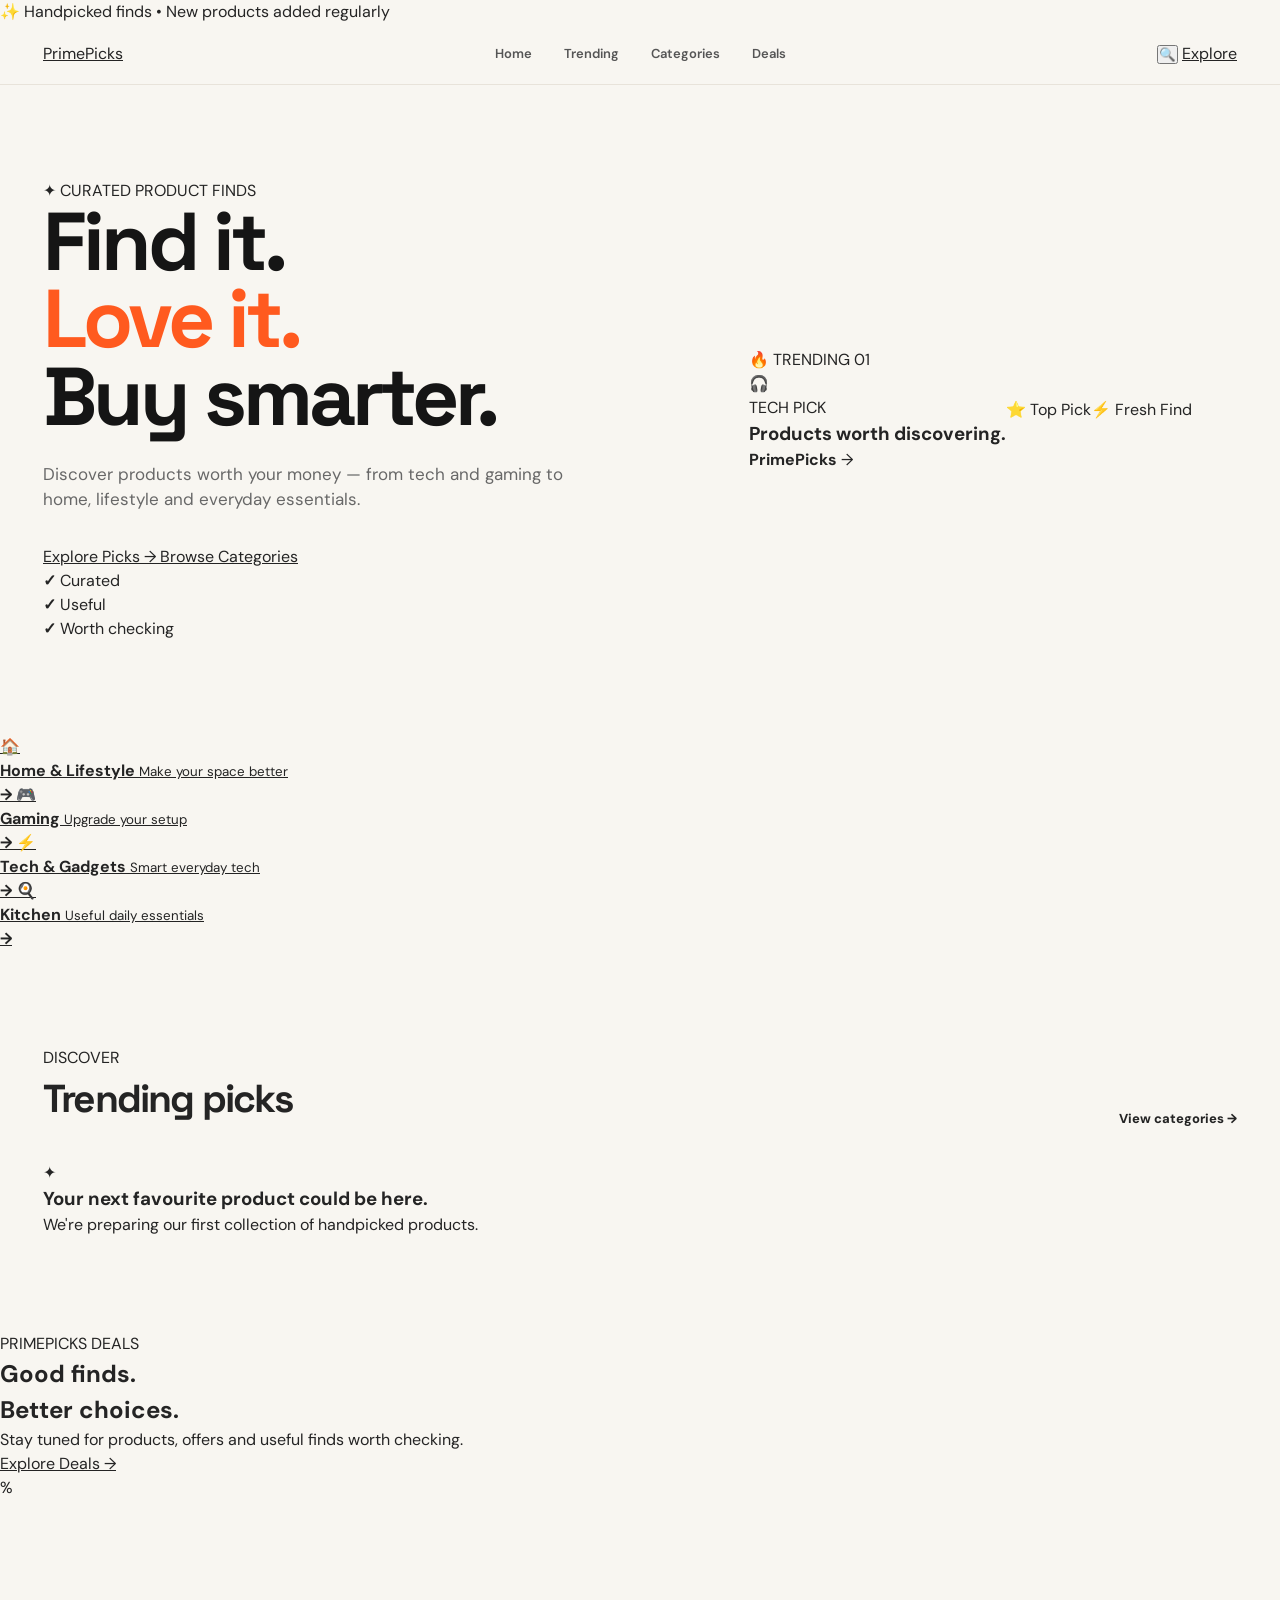
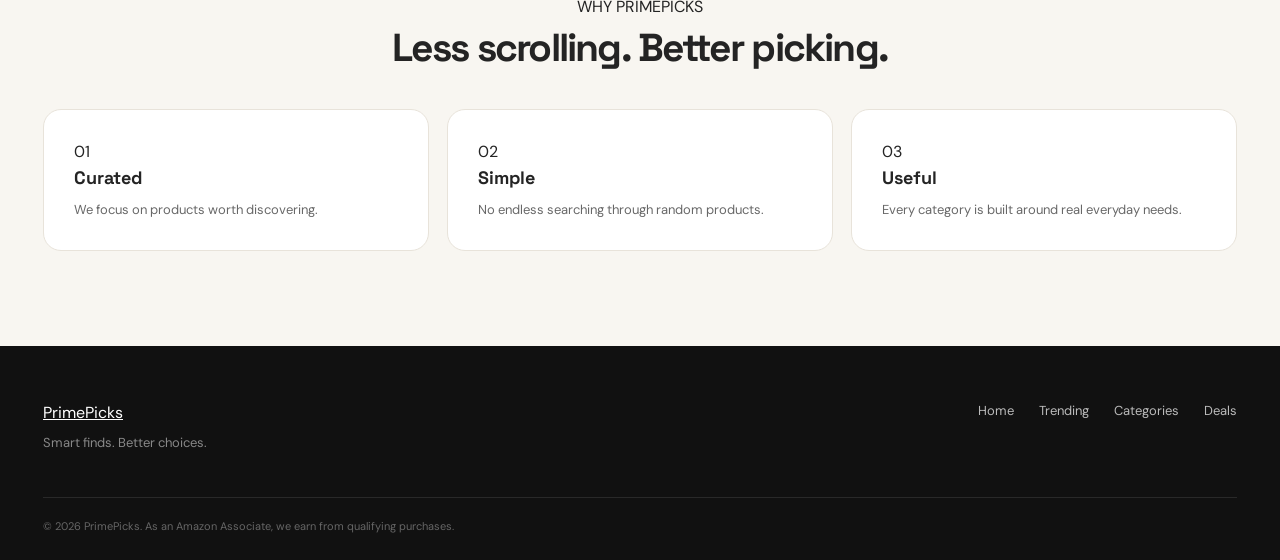
==== commit 78ddb7e4: "Update index.html" ====
--- a/index.html
+++ b/index.html
@@ -1,452 +1,353 @@
 <!DOCTYPE html>
 <html lang="en">
 <head>
-<meta charset="UTF-8">
-<meta name="viewport" content="width=device-width, initial-scale=1.0">
-
-<title>PrimePicks — Products worth your money</title>
-
-<meta name="description" content="Discover handpicked products, trending finds and deals across tech, gaming, home and lifestyle.">
-
-<link rel="stylesheet" href="css/style.css">
+  <meta charset="UTF-8">
+  <meta name="viewport" content="width=device-width, initial-scale=1.0">
+
+  <title>PrimePicks — Smart finds. Better choices.</title>
+
+  <meta name="description" content="Discover trending products, smart gadgets, lifestyle finds and everyday essentials.">
+
+  <link rel="preconnect" href="https://fonts.googleapis.com">
+  <link rel="preconnect" href="https://fonts.gstatic.com" crossorigin>
+
+  <link href="https://fonts.googleapis.com/css2?family=DM+Sans:wght@400;500;600;700&family=Space+Grotesk:wght@500;600;700&display=swap" rel="stylesheet">
+
+  <link rel="stylesheet" href="css/style.css">
 </head>
 
 <body>
 
-<!-- ANNOUNCEMENT BAR -->
-<div class="announcement">
-  🔥 Handpicked products • Fresh finds • Better choices
-</div>
-
-
-<!-- NAVBAR -->
-<header class="site-header">
-
-  <div class="nav-container">
-
-    <a href="index.html" class="logo">
-      Prime<span>Picks</span>
-    </a>
-
-    <nav class="nav-links">
-      <a href="index.html">Home</a>
-      <a href="#trending">Trending</a>
-      <a href="#categories">Categories</a>
-      <a href="#deals">Deals</a>
-    </nav>
-
-    <a href="#categories" class="nav-button">
-      Explore Picks
-    </a>
-
+  <!-- TOP BAR -->
+  <div class="top-bar">
+    <p>✨ Handpicked finds • New products added regularly</p>
   </div>
 
-</header>
-
-
-<main>
-
-
-<!-- HERO -->
-<section class="hero">
-
-  <div class="hero-content">
-
-    <span class="hero-label">
-      ✦ CURATED FOR YOU
-    </span>
-
-    <h1>
-      Discover things<br>
-      <span>worth buying.</span>
-    </h1>
-
-    <p>
-      Handpicked products across tech, gaming, home and lifestyle —
-      without the endless scrolling.
-    </p>
-
-    <div class="hero-buttons">
-
-      <a href="#trending" class="primary-button">
-        Explore Picks →
-      </a>
-
-      <a href="#categories" class="secondary-button">
-        Browse Categories
-      </a>
+
+  <!-- NAVBAR -->
+  <header class="site-header">
+
+    <div class="nav-container">
+
+      <a href="index.html" class="brand">
+        <span class="brand-main">Prime</span><span class="brand-accent">Picks</span>
+      </a>
+
+      <nav class="nav-links">
+        <a href="index.html" class="active">Home</a>
+        <a href="#trending">Trending</a>
+        <a href="#categories">Categories</a>
+        <a href="#deals">Deals</a>
+      </nav>
+
+      <div class="nav-actions">
+
+        <button class="search-button" onclick="alert('Search coming soon!')">
+          🔍
+        </button>
+
+        <a href="#categories" class="nav-cta">
+          Explore
+        </a>
+
+      </div>
 
     </div>
 
-  </div>
-
-
-  <div class="hero-visual">
-
-    <div class="hero-card hero-card-main">
-
-      <div class="hero-product-image">
-        🛍️
-      </div>
-
-      <div class="hero-product-info">
-
-        <span>Editor's Pick</span>
-
-        <h3>Products worth discovering</h3>
-
-        <p>Updated picks you'll actually want.</p>
-
+  </header>
+
+
+  <main>
+
+
+    <!-- HERO -->
+    <section class="hero">
+
+      <div class="hero-content">
+
+        <div class="hero-pill">
+          <span>✦</span> CURATED PRODUCT FINDS
+        </div>
+
+        <h1>
+          Find it.<br>
+          <span>Love it.</span><br>
+          Buy smarter.
+        </h1>
+
+        <p>
+          Discover products worth your money — from tech and gaming
+          to home, lifestyle and everyday essentials.
+        </p>
+
+        <div class="hero-actions">
+
+          <a href="#trending" class="hero-primary">
+            Explore Picks <span>→</span>
+          </a>
+
+          <a href="#categories" class="hero-secondary">
+            Browse Categories
+          </a>
+
+        </div>
+
+        <div class="hero-trust">
+
+          <div>
+            <strong>✓</strong>
+            <span>Curated</span>
+          </div>
+
+          <div>
+            <strong>✓</strong>
+            <span>Useful</span>
+          </div>
+
+          <div>
+            <strong>✓</strong>
+            <span>Worth checking</span>
+          </div>
+
+        </div>
+
+      </div>
+
+
+      <!-- HERO VISUAL -->
+
+      <div class="hero-visual">
+
+        <div class="visual-glow"></div>
+
+        <div class="visual-card">
+
+          <div class="visual-top">
+
+            <span class="visual-badge">
+              🔥 TRENDING
+            </span>
+
+            <span class="visual-number">
+              01
+            </span>
+
+          </div>
+
+          <div class="visual-product">
+            🎧
+          </div>
+
+          <div class="visual-info">
+
+            <span>TECH PICK</span>
+
+            <h3>Products worth discovering.</h3>
+
+            <div class="visual-bottom">
+              <strong>PrimePicks</strong>
+              <span>→</span>
+            </div>
+
+          </div>
+
+        </div>
+
+
+        <div class="floating-tag tag-one">
+          ⭐ Top Pick
+        </div>
+
+        <div class="floating-tag tag-two">
+          ⚡ Fresh Find
+        </div>
+
+      </div>
+
+    </section>
+
+
+    <!-- QUICK CATEGORIES -->
+
+    <section class="quick-categories" id="categories">
+
+      <a href="category.html?cat=home-decor">
+        <span>🏠</span>
+        <div>
+          <strong>Home & Lifestyle</strong>
+          <small>Make your space better</small>
+        </div>
+        <b>→</b>
+      </a>
+
+      <a href="category.html?cat=gaming">
+        <span>🎮</span>
+        <div>
+          <strong>Gaming</strong>
+          <small>Upgrade your setup</small>
+        </div>
+        <b>→</b>
+      </a>
+
+      <a href="category.html?cat=tech">
+        <span>⚡</span>
+        <div>
+          <strong>Tech & Gadgets</strong>
+          <small>Smart everyday tech</small>
+        </div>
+        <b>→</b>
+      </a>
+
+      <a href="category.html?cat=kitchen">
+        <span>🍳</span>
+        <div>
+          <strong>Kitchen</strong>
+          <small>Useful daily essentials</small>
+        </div>
+        <b>→</b>
+      </a>
+
+    </section>
+
+
+    <!-- TRENDING -->
+
+    <section class="section" id="trending">
+
+      <div class="section-heading">
+
+        <div>
+          <span class="section-label">DISCOVER</span>
+          <h2>Trending picks</h2>
+        </div>
+
+        <a href="#categories">
+          View categories →
+        </a>
+
+      </div>
+
+
+      <div class="coming-soon">
+
+        <div class="coming-icon">
+          ✦
+        </div>
+
+        <h3>Your next favourite product could be here.</h3>
+
+        <p>
+          We're preparing our first collection of handpicked products.
+        </p>
+
+      </div>
+
+    </section>
+
+
+    <!-- DEALS -->
+
+    <section class="deal-banner" id="deals">
+
+      <div class="deal-text">
+
+        <span class="section-label">PRIMEPICKS DEALS</span>
+
+        <h2>
+          Good finds.<br>
+          Better choices.
+        </h2>
+
+        <p>
+          Stay tuned for products, offers and useful finds worth checking.
+        </p>
+
+        <a href="#trending" class="deal-button">
+          Explore Deals →
+        </a>
+
+      </div>
+
+      <div class="deal-shape">
+        <span>%</span>
+      </div>
+
+    </section>
+
+
+    <!-- WHY -->
+
+    <section class="section why-section">
+
+      <div class="section-heading centered">
+
+        <div>
+          <span class="section-label">WHY PRIMEPICKS</span>
+          <h2>Less scrolling. Better picking.</h2>
+        </div>
+
+      </div>
+
+
+      <div class="why-grid">
+
+        <div class="why-card">
+          <span>01</span>
+          <h3>Curated</h3>
+          <p>We focus on products worth discovering.</p>
+        </div>
+
+        <div class="why-card">
+          <span>02</span>
+          <h3>Simple</h3>
+          <p>No endless searching through random products.</p>
+        </div>
+
+        <div class="why-card">
+          <span>03</span>
+          <h3>Useful</h3>
+          <p>Every category is built around real everyday needs.</p>
+        </div>
+
+      </div>
+
+    </section>
+
+  </main>
+
+
+  <!-- FOOTER -->
+
+  <footer class="footer">
+
+    <div class="footer-inner">
+
+      <div>
+
+        <a href="index.html" class="footer-brand">
+          Prime<span>Picks</span>
+        </a>
+
+        <p>
+          Smart finds. Better choices.
+        </p>
+
+      </div>
+
+      <div class="footer-links">
+        <a href="index.html">Home</a>
+        <a href="#trending">Trending</a>
+        <a href="#categories">Categories</a>
+        <a href="#deals">Deals</a>
       </div>
 
     </div>
 
-    <div class="floating-card floating-one">
-      ⭐ Top Picks
+    <div class="footer-bottom">
+      © 2026 PrimePicks. As an Amazon Associate, we earn from qualifying purchases.
     </div>
 
-    <div class="floating-card floating-two">
-      🔥 Trending
-    </div>
-
-  </div>
-
-</section>
-
-
-<!-- TRUST BAR -->
-<section class="trust-bar">
-
-  <div>
-    <strong>✓ Curated</strong>
-    <span>Worth checking out</span>
-  </div>
-
-  <div>
-    <strong>⚡ Fresh Picks</strong>
-    <span>Regularly updated</span>
-  </div>
-
-  <div>
-    <strong>💰 Value Focused</strong>
-    <span>Deals & useful finds</span>
-  </div>
-
-</section>
-
-
-<!-- TRENDING -->
-<section class="section" id="trending">
-
-  <div class="section-heading">
-
-    <div>
-      <span class="eyebrow">WHAT'S HOT</span>
-      <h2>Trending Now</h2>
-    </div>
-
-    <a href="#categories">View all →</a>
-
-  </div>
-
-
-  <div class="product-grid">
-
-
-    <article class="product-card">
-
-      <div class="product-image">
-        🎧
-        <span class="product-badge">TRENDING</span>
-      </div>
-
-      <div class="product-info">
-
-        <div class="stars">★★★★★</div>
-
-        <h3>Audio & Tech Pick</h3>
-
-        <p>Everyday tech worth checking out.</p>
-
-        <div class="product-bottom">
-          <strong>Explore</strong>
-          <a href="category.html?cat=tech">View Deal →</a>
-        </div>
-
-      </div>
-
-    </article>
-
-
-    <article class="product-card">
-
-      <div class="product-image">
-        🎮
-        <span class="product-badge">POPULAR</span>
-      </div>
-
-      <div class="product-info">
-
-        <div class="stars">★★★★★</div>
-
-        <h3>Gaming Setup Pick</h3>
-
-        <p>Useful upgrades for your setup.</p>
-
-        <div class="product-bottom">
-          <strong>Explore</strong>
-          <a href="category.html?cat=gaming">View Deal →</a>
-        </div>
-
-      </div>
-
-    </article>
-
-
-    <article class="product-card">
-
-      <div class="product-image">
-        💡
-        <span class="product-badge">TOP PICK</span>
-      </div>
-
-      <div class="product-info">
-
-        <div class="stars">★★★★★</div>
-
-        <h3>Home & Lifestyle</h3>
-
-        <p>Small upgrades that change your space.</p>
-
-        <div class="product-bottom">
-          <strong>Explore</strong>
-          <a href="category.html?cat=home-decor">View Deal →</a>
-        </div>
-
-      </div>
-
-    </article>
-
-
-    <article class="product-card">
-
-      <div class="product-image">
-        🍳
-        <span class="product-badge">USEFUL</span>
-      </div>
-
-      <div class="product-info">
-
-        <div class="stars">★★★★★</div>
-
-        <h3>Kitchen Essential</h3>
-
-        <p>Practical products for everyday life.</p>
-
-        <div class="product-bottom">
-          <strong>Explore</strong>
-          <a href="category.html?cat=kitchen">View Deal →</a>
-        </div>
-
-      </div>
-
-    </article>
-
-  </div>
-
-</section>
-
-
-<!-- CATEGORIES -->
-<section class="section categories-section" id="categories">
-
-  <div class="section-heading">
-
-    <div>
-      <span class="eyebrow">SHOP BY TYPE</span>
-      <h2>Find your category</h2>
-    </div>
-
-  </div>
-
-
-  <div class="category-grid">
-
-
-    <a class="category-card category-large"
-       href="category.html?cat=home-decor">
-
-      <div>
-        <span>01</span>
-        <h3>Home & Lifestyle</h3>
-        <p>Decor, lighting & everyday upgrades</p>
-      </div>
-
-      <strong>Explore →</strong>
-
-    </a>
-
-
-    <a class="category-card"
-       href="category.html?cat=gaming">
-
-      <div>
-        <span>02</span>
-        <h3>Gaming</h3>
-        <p>Setup gear & accessories</p>
-      </div>
-
-      <strong>Explore →</strong>
-
-    </a>
-
-
-    <a class="category-card"
-       href="category.html?cat=tech">
-
-      <div>
-        <span>03</span>
-        <h3>Tech & Gadgets</h3>
-        <p>Everyday technology</p>
-      </div>
-
-      <strong>Explore →</strong>
-
-    </a>
-
-
-    <a class="category-card"
-       href="category.html?cat=kitchen">
-
-      <div>
-        <span>04</span>
-        <h3>Kitchen</h3>
-        <p>Practical daily essentials</p>
-      </div>
-
-      <strong>Explore →</strong>
-
-    </a>
-
-  </div>
-
-</section>
-
-
-<!-- DEAL BANNER -->
-<section class="deal-section" id="deals">
-
-  <div class="deal-content">
-
-    <span class="eyebrow">DEALS WORTH CHECKING</span>
-
-    <h2>
-      Good products.<br>
-      Better prices.
-    </h2>
-
-    <p>
-      Discover useful finds and products currently worth a look.
-    </p>
-
-    <a href="#trending" class="primary-button">
-      See Today's Picks →
-    </a>
-
-  </div>
-
-  <div class="deal-visual">
-    <div class="deal-circle">%</div>
-  </div>
-
-</section>
-
-
-<!-- WHY PRIMEPICKS -->
-<section class="section why-section">
-
-  <div class="section-heading centered">
-
-    <div>
-      <span class="eyebrow">WHY PRIMEPICKS</span>
-      <h2>Less searching. Better picking.</h2>
-    </div>
-
-  </div>
-
-
-  <div class="why-grid">
-
-    <div class="why-card">
-      <div class="why-icon">🎯</div>
-      <h3>Curated Picks</h3>
-      <p>
-        We focus on products worth discovering instead of throwing
-        hundreds of random options at you.
-      </p>
-    </div>
-
-    <div class="why-card">
-      <div class="why-icon">⚡</div>
-      <h3>Quick Discovery</h3>
-      <p>
-        Find interesting products without spending hours browsing.
-      </p>
-    </div>
-
-    <div class="why-card">
-      <div class="why-icon">💡</div>
-      <h3>Useful Finds</h3>
-      <p>
-        From everyday essentials to fun upgrades, discover something new.
-      </p>
-    </div>
-
-  </div>
-
-</section>
-
-
-</main>
-
-
-<!-- FOOTER -->
-<footer class="footer">
-
-  <div class="footer-inner">
-
-    <div>
-      <a href="index.html" class="footer-logo">
-        Prime<span>Picks</span>
-      </a>
-
-      <p>
-        Honest picks. Straight to the point.
-      </p>
-    </div>
-
-
-    <div class="footer-links">
-
-      <a href="index.html">Home</a>
-      <a href="#trending">Trending</a>
-      <a href="#categories">Categories</a>
-      <a href="#deals">Deals</a>
-
-    </div>
-
-  </div>
-
-
-  <div class="footer-bottom">
-
-    © 2026 PrimePicks. As an Amazon Associate,
-    we earn from qualifying purchases.
-
-  </div>
-
-</footer>
-
+  </footer>
 
 </body>
 </html>
--- a/css/style.css
+++ b/css/style.css
@@ -1,6 +1,8 @@
-/* =========================
-   PRIMEPICKS — MODERN STYLE
-   ========================= */
+/* =========================================
+   PRIMEPICKS — PREMIUM COLOUR EDITION
+   ========================================= */
+
+@import url('https://fonts.googleapis.com/css2?family=DM+Sans:wght@400;500;600;700&family=Space+Grotesk:wght@500;600;700&display=swap');
 
 * {
   margin: 0;
@@ -8,226 +10,956 @@
   box-sizing: border-box;
 }
 
+:root {
+  --black: #151515;
+  --dark: #202020;
+  --text: #242424;
+  --grey: #686868;
+  --muted: #909090;
+
+  --cream: #f8f6f1;
+  --white: #ffffff;
+  --border: #e8e3da;
+
+  --orange: #ff5a1f;
+  --orange-dark: #e54810;
+  --orange-light: #fff0e9;
+
+  --yellow: #ffc857;
+}
+
 html {
   scroll-behavior: smooth;
 }
 
 body {
-  font-family: Inter, Arial, Helvetica, sans-serif;
-  background: #f6f7f9;
-  color: #151515;
-  line-height: 1.6;
-}
-
-/* =========================
-   HEADER
-   ========================= */
+  font-family: "DM Sans", Arial, sans-serif;
+  background: var(--cream);
+  color: var(--text);
+  line-height: 1.5;
+}
+
+a {
+  color: inherit;
+}
+
+
+/* =========================================
+   ANNOUNCEMENT
+   ========================================= */
+
+.announcement {
+  background: var(--orange);
+  color: white;
+  text-align: center;
+  padding: 9px 15px;
+  font-size: 12px;
+  font-weight: 700;
+  letter-spacing: .2px;
+}
+
+
+/* =========================================
+   NAVBAR
+   ========================================= */
 
 .site-header {
+  background: rgba(248, 246, 241, .92);
+  backdrop-filter: blur(18px);
+  border-bottom: 1px solid var(--border);
+
   position: sticky;
   top: 0;
   z-index: 1000;
-  background: rgba(255, 255, 255, 0.88);
-  backdrop-filter: blur(16px);
-  border-bottom: 1px solid #e8e8e8;
-}
-
-.site-header-inner {
-  max-width: 1180px;
+}
+
+.nav-container {
+  max-width: 1250px;
   margin: auto;
-  padding: 18px 24px;
+
+  padding: 18px 28px;
+
   display: flex;
   align-items: center;
   justify-content: space-between;
-}
-
-.site-logo {
+  gap: 30px;
+}
+
+.logo,
+.footer-logo {
+  font-family: "Space Grotesk", sans-serif;
   text-decoration: none;
-  color: #111;
-  font-size: 25px;
-  font-weight: 850;
-  letter-spacing: -1px;
-}
-
-.site-tagline {
-  color: #777;
-  font-size: 14px;
-}
-
-/* =========================
+
+  font-size: 28px;
+  font-weight: 700;
+  letter-spacing: -1.5px;
+}
+
+.logo {
+  color: var(--black);
+}
+
+.logo span {
+  color: var(--orange);
+  font-weight: 700;
+}
+
+.nav-links {
+  display: flex;
+  gap: 32px;
+}
+
+.nav-links a {
+  text-decoration: none;
+  font-size: 13px;
+  font-weight: 600;
+  color: #555;
+
+  transition: .2s ease;
+}
+
+.nav-links a:hover {
+  color: var(--orange);
+}
+
+.nav-button {
+  text-decoration: none;
+
+  background: var(--black);
+  color: white;
+
+  padding: 11px 18px;
+
+  border-radius: 9px;
+
+  font-size: 12px;
+  font-weight: 700;
+
+  transition: .25s ease;
+}
+
+.nav-button:hover {
+  background: var(--orange);
+  transform: translateY(-2px);
+}
+
+
+/* =========================================
    HERO
-   ========================= */
+   ========================================= */
 
 .hero {
-  max-width: 900px;
+  max-width: 1250px;
   margin: auto;
-  padding: 95px 24px 70px;
-  text-align: center;
+
+  padding: 90px 28px;
+
+  display: grid;
+  grid-template-columns: 1.05fr .95fr;
+
+  align-items: center;
+
+  gap: 70px;
+}
+
+.hero-label,
+.eyebrow {
+  display: inline-block;
+
+  font-size: 10px;
+  font-weight: 800;
+
+  letter-spacing: 1.7px;
+
+  color: var(--orange);
+
+  margin-bottom: 17px;
 }
 
 .hero h1 {
-  font-size: clamp(42px, 7vw, 76px);
-  line-height: 1.03;
-  letter-spacing: -3.5px;
-  font-weight: 850;
-  margin-bottom: 25px;
+  font-family: "Space Grotesk", sans-serif;
+
+  font-size: clamp(50px, 6.5vw, 82px);
+
+  line-height: .94;
+
+  letter-spacing: -4px;
+
+  color: var(--black);
+
+  margin-bottom: 27px;
+}
+
+.hero h1 span {
+  color: var(--orange);
 }
 
 .hero p {
-  max-width: 720px;
-  margin: auto;
-  color: #666;
+  max-width: 570px;
+
   font-size: 17px;
-}
-
-/* =========================
-   CATEGORY GRID
-   ========================= */
-
-.category-grid {
-  max-width: 1180px;
-  margin: auto;
-  padding: 10px 24px 90px;
-
-  display: grid;
-  grid-template-columns: repeat(2, 1fr);
-  gap: 20px;
-}
-
-/* =========================
-   CATEGORY CARD
-   ========================= */
-
-.category-card {
+
+  color: var(--grey);
+
+  margin-bottom: 32px;
+}
+
+.hero-buttons {
+  display: flex;
+  gap: 12px;
+  flex-wrap: wrap;
+}
+
+.primary-button,
+.secondary-button {
+  display: inline-block;
+
+  text-decoration: none;
+
+  padding: 14px 21px;
+
+  border-radius: 9px;
+
+  font-size: 13px;
+  font-weight: 800;
+
+  transition: .25s ease;
+}
+
+.primary-button {
+  background: var(--orange);
+  color: white;
+
+  box-shadow: 0 8px 20px rgba(255, 90, 31, .22);
+}
+
+.primary-button:hover {
+  background: var(--orange-dark);
+  transform: translateY(-3px);
+}
+
+.secondary-button {
+  background: white;
+
+  border: 1px solid var(--border);
+
+  color: var(--black);
+}
+
+.secondary-button:hover {
+  border-color: var(--orange);
+  color: var(--orange);
+  transform: translateY(-3px);
+}
+
+
+/* =========================================
+   HERO VISUAL
+   ========================================= */
+
+.hero-visual {
+  min-height: 470px;
+
   position: relative;
-  overflow: hidden;
-
-  text-decoration: none;
-  color: inherit;
-
-  background: #fff;
-  border: 1px solid #e5e5e5;
-  border-radius: 24px;
-
-  padding: 35px;
-
-  min-height: 220px;
-
-  transition:
-    transform 0.25s ease,
-    box-shadow 0.25s ease,
-    border-color 0.25s ease;
-}
-
-.category-card:hover {
-  transform: translateY(-7px);
-  border-color: #d5d5d5;
-  box-shadow: 0 18px 45px rgba(0, 0, 0, 0.09);
-}
-
-.category-icon {
-  width: 58px;
-  height: 58px;
 
   display: flex;
   align-items: center;
   justify-content: center;
-
-  background: #f2f3f5;
-  border-radius: 17px;
-
-  font-size: 29px;
-  margin-bottom: 25px;
-}
-
-.category-card h2 {
-  font-size: 23px;
-  line-height: 1.2;
-  margin-bottom: 9px;
-  letter-spacing: -0.5px;
-}
-
-.category-card p {
-  color: #777;
-  font-size: 14px;
-}
-
-/* =========================
-   SUBTLE CARD ARROW
-   ========================= */
-
-.category-card::after {
-  content: "→";
-
-  position: absolute;
-  right: 28px;
-  bottom: 25px;
-
-  width: 38px;
-  height: 38px;
+}
+
+.hero-card-main {
+  width: min(390px, 90%);
+
+  background: white;
+
+  border-radius: 28px;
+
+  overflow: hidden;
+
+  transform: rotate(2deg);
+
+  border: 1px solid var(--border);
+
+  box-shadow:
+    0 30px 70px rgba(0,0,0,.10);
+}
+
+.hero-product-image {
+  height: 330px;
 
   display: flex;
   align-items: center;
   justify-content: center;
 
+  font-size: 110px;
+
+  background:
+    radial-gradient(
+      circle at center,
+      #fff2ea 0%,
+      #ffe5d7 45%,
+      #ffd8c5 100%
+    );
+}
+
+.hero-product-info {
+  background: white;
+  padding: 22px;
+}
+
+.hero-product-info span {
+  color: var(--orange);
+
+  font-size: 10px;
+
+  font-weight: 800;
+
+  letter-spacing: 1px;
+}
+
+.hero-product-info h3 {
+  font-family: "Space Grotesk", sans-serif;
+
+  margin: 7px 0;
+
+  font-size: 20px;
+}
+
+.hero-product-info p {
+  color: var(--grey);
+
+  font-size: 13px;
+}
+
+.floating-card {
+  position: absolute;
+
+  background: white;
+
+  border: 1px solid var(--border);
+
+  padding: 13px 17px;
+
+  border-radius: 10px;
+
+  font-size: 12px;
+
+  font-weight: 800;
+
+  box-shadow: 0 15px 35px rgba(0,0,0,.08);
+}
+
+.floating-one {
+  top: 65px;
+  left: 10px;
+}
+
+.floating-two {
+  bottom: 75px;
+  right: 5px;
+
+  color: var(--orange);
+}
+
+
+/* =========================================
+   TRUST BAR
+   ========================================= */
+
+.trust-bar {
+  border-top: 1px solid var(--border);
+  border-bottom: 1px solid var(--border);
+
+  background: white;
+
+  display: grid;
+
+  grid-template-columns: repeat(3, 1fr);
+
+  max-width: 1250px;
+
+  margin: auto;
+}
+
+.trust-bar div {
+  padding: 23px;
+
+  text-align: center;
+
+  border-right: 1px solid var(--border);
+}
+
+.trust-bar div:last-child {
+  border-right: none;
+}
+
+.trust-bar strong,
+.trust-bar span {
+  display: block;
+}
+
+.trust-bar strong {
+  font-size: 13px;
+}
+
+.trust-bar span {
+  color: var(--muted);
+
+  font-size: 12px;
+
+  margin-top: 3px;
+}
+
+
+/* =========================================
+   SECTIONS
+   ========================================= */
+
+.section {
+  max-width: 1250px;
+
+  margin: auto;
+
+  padding: 95px 28px;
+}
+
+.section-heading {
+  display: flex;
+
+  align-items: end;
+
+  justify-content: space-between;
+
+  margin-bottom: 32px;
+}
+
+.section-heading h2 {
+  font-family: "Space Grotesk", sans-serif;
+
+  font-size: 39px;
+
+  letter-spacing: -1.8px;
+}
+
+.section-heading > a {
+  text-decoration: none;
+
+  font-size: 13px;
+
+  font-weight: 800;
+}
+
+.section-heading > a:hover {
+  color: var(--orange);
+}
+
+
+/* =========================================
+   PRODUCTS
+   ========================================= */
+
+.product-grid {
+  display: grid;
+
+  grid-template-columns: repeat(4, 1fr);
+
+  gap: 18px;
+}
+
+.product-card {
+  background: white;
+
+  border: 1px solid var(--border);
+
+  border-radius: 18px;
+
+  overflow: hidden;
+
+  transition: .3s ease;
+}
+
+.product-card:hover {
+  transform: translateY(-6px);
+
+  border-color: #ddd4c9;
+
+  box-shadow:
+    0 20px 45px rgba(0,0,0,.09);
+}
+
+.product-image {
+  height: 280px;
+
+  background:
+    linear-gradient(
+      135deg,
+      #fff1e8,
+      #f4eee7
+    );
+
+  display: flex;
+
+  align-items: center;
+  justify-content: center;
+
+  font-size: 85px;
+
+  position: relative;
+}
+
+.product-badge {
+  position: absolute;
+
+  top: 13px;
+  left: 13px;
+
+  background: var(--orange);
+
+  color: white;
+
+  padding: 6px 9px;
+
+  border-radius: 5px;
+
+  font-size: 9px;
+
+  font-weight: 800;
+}
+
+.product-info {
+  padding: 18px;
+}
+
+.stars {
+  color: var(--orange);
+
+  font-size: 11px;
+
+  letter-spacing: 2px;
+
+  margin-bottom: 8px;
+}
+
+.product-info h3 {
+  font-family: "Space Grotesk", sans-serif;
+
+  font-size: 17px;
+
+  margin-bottom: 5px;
+}
+
+.product-info p {
+  color: var(--grey);
+
+  font-size: 12px;
+
+  margin-bottom: 18px;
+}
+
+.product-bottom {
+  border-top: 1px solid #eee;
+
+  padding-top: 14px;
+
+  display: flex;
+
+  justify-content: space-between;
+
+  align-items: center;
+}
+
+.product-bottom strong {
+  font-size: 14px;
+}
+
+.product-bottom a {
+  color: var(--orange);
+
+  text-decoration: none;
+
+  font-size: 12px;
+
+  font-weight: 800;
+}
+
+
+/* =========================================
+   CATEGORIES
+   ========================================= */
+
+.categories-section {
+  padding-top: 30px;
+}
+
+.category-grid {
+  display: grid;
+
+  grid-template-columns: repeat(4, 1fr);
+
+  gap: 15px;
+}
+
+.category-card {
+  min-height: 250px;
+
+  padding: 25px;
+
+  display: flex;
+
+  flex-direction: column;
+
+  justify-content: space-between;
+
+  text-decoration: none;
+
+  background: white;
+
+  border: 1px solid var(--border);
+
+  border-radius: 18px;
+
+  transition: .3s ease;
+}
+
+.category-card:hover {
+  transform: translateY(-6px);
+
+  border-color: var(--orange);
+
+  box-shadow: 0 15px 35px rgba(0,0,0,.07);
+}
+
+.category-card span {
+  color: var(--orange);
+
+  font-size: 10px;
+
+  font-weight: 800;
+}
+
+.category-card h3 {
+  font-family: "Space Grotesk", sans-serif;
+
+  margin-top: 80px;
+
+  font-size: 23px;
+
+  letter-spacing: -.7px;
+}
+
+.category-card p {
+  color: var(--grey);
+
+  font-size: 12px;
+}
+
+.category-card strong {
+  color: var(--orange);
+
+  font-size: 12px;
+}
+
+.category-large {
+  grid-column: span 2;
+
+  background:
+    linear-gradient(
+      135deg,
+      #fff0e7,
+      #ffffff
+    );
+}
+
+
+/* =========================================
+   DEAL SECTION
+   ========================================= */
+
+.deal-section {
+  max-width: 1194px;
+
+  margin: 20px auto 95px;
+
+  min-height: 390px;
+
+  background:
+    linear-gradient(
+      135deg,
+      #151515,
+      #252525
+    );
+
+  color: white;
+
+  border-radius: 25px;
+
+  overflow: hidden;
+
+  padding: 65px;
+
+  display: flex;
+
+  align-items: center;
+
+  justify-content: space-between;
+}
+
+.deal-content {
+  max-width: 550px;
+}
+
+.deal-content .eyebrow {
+  color: var(--orange);
+}
+
+.deal-content h2 {
+  font-family: "Space Grotesk", sans-serif;
+
+  font-size: 55px;
+
+  line-height: 1;
+
+  letter-spacing: -2.5px;
+
+  margin-bottom: 20px;
+}
+
+.deal-content p {
+  color: #aaa;
+
+  margin-bottom: 28px;
+}
+
+.deal-section .primary-button {
+  background: var(--orange);
+}
+
+.deal-visual {
+  width: 280px;
+
+  height: 280px;
+
+  border: 2px solid var(--orange);
+
   border-radius: 50%;
+
+  display: flex;
+
+  align-items: center;
+
+  justify-content: center;
+
+  box-shadow:
+    0 0 70px rgba(255,90,31,.15);
+}
+
+.deal-circle {
+  color: var(--orange);
+
+  font-size: 110px;
+
+  font-weight: 900;
+}
+
+
+/* =========================================
+   WHY PRIMEPICKS
+   ========================================= */
+
+.centered {
+  justify-content: center;
+
+  text-align: center;
+}
+
+.why-grid {
+  display: grid;
+
+  grid-template-columns: repeat(3, 1fr);
+
+  gap: 18px;
+}
+
+.why-card {
+  background: white;
+
+  border: 1px solid var(--border);
+
+  border-radius: 18px;
+
+  padding: 30px;
+
+  transition: .25s ease;
+}
+
+.why-card:hover {
+  transform: translateY(-4px);
+
+  border-color: var(--orange);
+}
+
+.why-icon {
+  font-size: 30px;
+
+  margin-bottom: 20px;
+}
+
+.why-card h3 {
+  font-family: "Space Grotesk", sans-serif;
+
+  margin-bottom: 9px;
+
+  font-size: 18px;
+}
+
+.why-card p {
+  color: var(--grey);
+
+  font-size: 13px;
+}
+
+
+/* =========================================
+   FOOTER
+   ========================================= */
+
+.footer {
   background: #111;
-  color: #fff;
-
-  font-size: 19px;
-
-  opacity: 0;
-  transform: translateX(-8px);
-
-  transition: 0.25s ease;
-}
-
-.category-card:hover::after {
-  opacity: 1;
-  transform: translateX(0);
-}
-
-/* =========================
-   FOOTER
-   ========================= */
-
-.site-footer {
-  border-top: 1px solid #e5e5e5;
-
-  background: #111;
-  color: #aaa;
-
-  text-align: center;
-
-  padding: 30px 20px;
+
+  color: white;
+
+  padding: 55px 28px 25px;
+}
+
+.footer-inner {
+  max-width: 1194px;
+
+  margin: auto;
+
+  display: flex;
+
+  justify-content: space-between;
+
+  gap: 30px;
+}
+
+.footer-logo {
+  color: white;
+}
+
+.footer-logo span {
+  color: var(--orange);
+}
+
+.footer-inner p {
+  color: #888;
 
   font-size: 13px;
-}
-
-/* =========================
+
+  margin-top: 8px;
+}
+
+.footer-links {
+  display: flex;
+
+  gap: 25px;
+}
+
+.footer-links a {
+  color: #bbb;
+
+  text-decoration: none;
+
+  font-size: 13px;
+}
+
+.footer-links a:hover {
+  color: var(--orange);
+}
+
+.footer-bottom {
+  max-width: 1194px;
+
+  margin: 45px auto 0;
+
+  padding-top: 20px;
+
+  border-top: 1px solid #292929;
+
+  color: #666;
+
+  font-size: 11px;
+}
+
+
+/* =========================================
    MOBILE
-   ========================= */
-
-@media (max-width: 700px) {
-
-  .site-header-inner {
+   ========================================= */
+
+@media (max-width: 900px) {
+
+  .nav-links {
+    display: none;
+  }
+
+  .hero {
+    grid-template-columns: 1fr;
+
+    padding-top: 60px;
+  }
+
+  .hero-visual {
+    min-height: 400px;
+  }
+
+  .product-grid {
+    grid-template-columns: repeat(2, 1fr);
+  }
+
+  .category-grid {
+    grid-template-columns: repeat(2, 1fr);
+  }
+
+  .category-large {
+    grid-column: span 2;
+  }
+
+  .deal-section {
+    margin-left: 16px;
+    margin-right: 16px;
+  }
+}
+
+
+@media (max-width: 600px) {
+
+  .announcement {
+    font-size: 10px;
+  }
+
+  .nav-container {
     padding: 15px 17px;
   }
 
-  .site-logo {
-    font-size: 22px;
-  }
-
-  .site-tagline {
+  .logo {
+    font-size: 23px;
+  }
+
+  .nav-button {
+    padding: 9px 12px;
+
     font-size: 11px;
   }
 
   .hero {
-    padding: 65px 18px 50px;
+    padding: 55px 17px 50px;
+
+    gap: 30px;
   }
 
   .hero h1 {
-    font-size: clamp(40px, 12vw, 55px);
+    font-size: 48px;
+
     letter-spacing: -2.5px;
   }
 
@@ -235,31 +967,123 @@
     font-size: 15px;
   }
 
+  .hero-visual {
+    min-height: 350px;
+  }
+
+  .hero-card-main {
+    width: 85%;
+  }
+
+  .hero-product-image {
+    height: 230px;
+  }
+
+  .floating-one {
+    left: 0;
+    top: 35px;
+  }
+
+  .floating-two {
+    right: 0;
+    bottom: 40px;
+  }
+
+  .trust-bar {
+    grid-template-columns: 1fr;
+  }
+
+  .trust-bar div {
+    border-right: none;
+
+    border-bottom: 1px solid var(--border);
+  }
+
+  .section {
+    padding: 65px 16px;
+  }
+
+  .section-heading h2 {
+    font-size: 29px;
+  }
+
+  .product-grid {
+    grid-template-columns: repeat(2, 1fr);
+
+    gap: 10px;
+  }
+
+  .product-image {
+    height: 175px;
+
+    font-size: 60px;
+  }
+
+  .product-info {
+    padding: 13px;
+  }
+
+  .product-info h3 {
+    font-size: 14px;
+  }
+
+  .product-info p {
+    font-size: 11px;
+  }
+
+  .product-bottom strong {
+    font-size: 12px;
+  }
+
+  .product-bottom a {
+    font-size: 10px;
+  }
+
   .category-grid {
     grid-template-columns: 1fr;
-    padding: 5px 16px 65px;
-    gap: 14px;
+  }
+
+  .category-large {
+    grid-column: auto;
   }
 
   .category-card {
-    min-height: 195px;
-    padding: 27px;
-    border-radius: 20px;
-  }
-
-  .category-card h2 {
-    font-size: 20px;
-  }
-
-  .category-card::after {
-    opacity: 1;
-    transform: none;
-    right: 20px;
-    bottom: 20px;
-  }
-
-  .site-footer {
-    padding: 25px 16px;
-    font-size: 12px;
-  }
-}
+    min-height: 200px;
+  }
+
+  .deal-section {
+    min-height: auto;
+
+    padding: 40px 25px;
+
+    display: block;
+  }
+
+  .deal-content h2 {
+    font-size: 42px;
+  }
+
+  .deal-visual {
+    width: 170px;
+
+    height: 170px;
+
+    margin: 40px auto 0;
+  }
+
+  .deal-circle {
+    font-size: 65px;
+  }
+
+  .why-grid {
+    grid-template-columns: 1fr;
+  }
+
+  .footer-inner {
+    flex-direction: column;
+  }
+
+  .footer-links {
+    flex-wrap: wrap;
+  }
+}
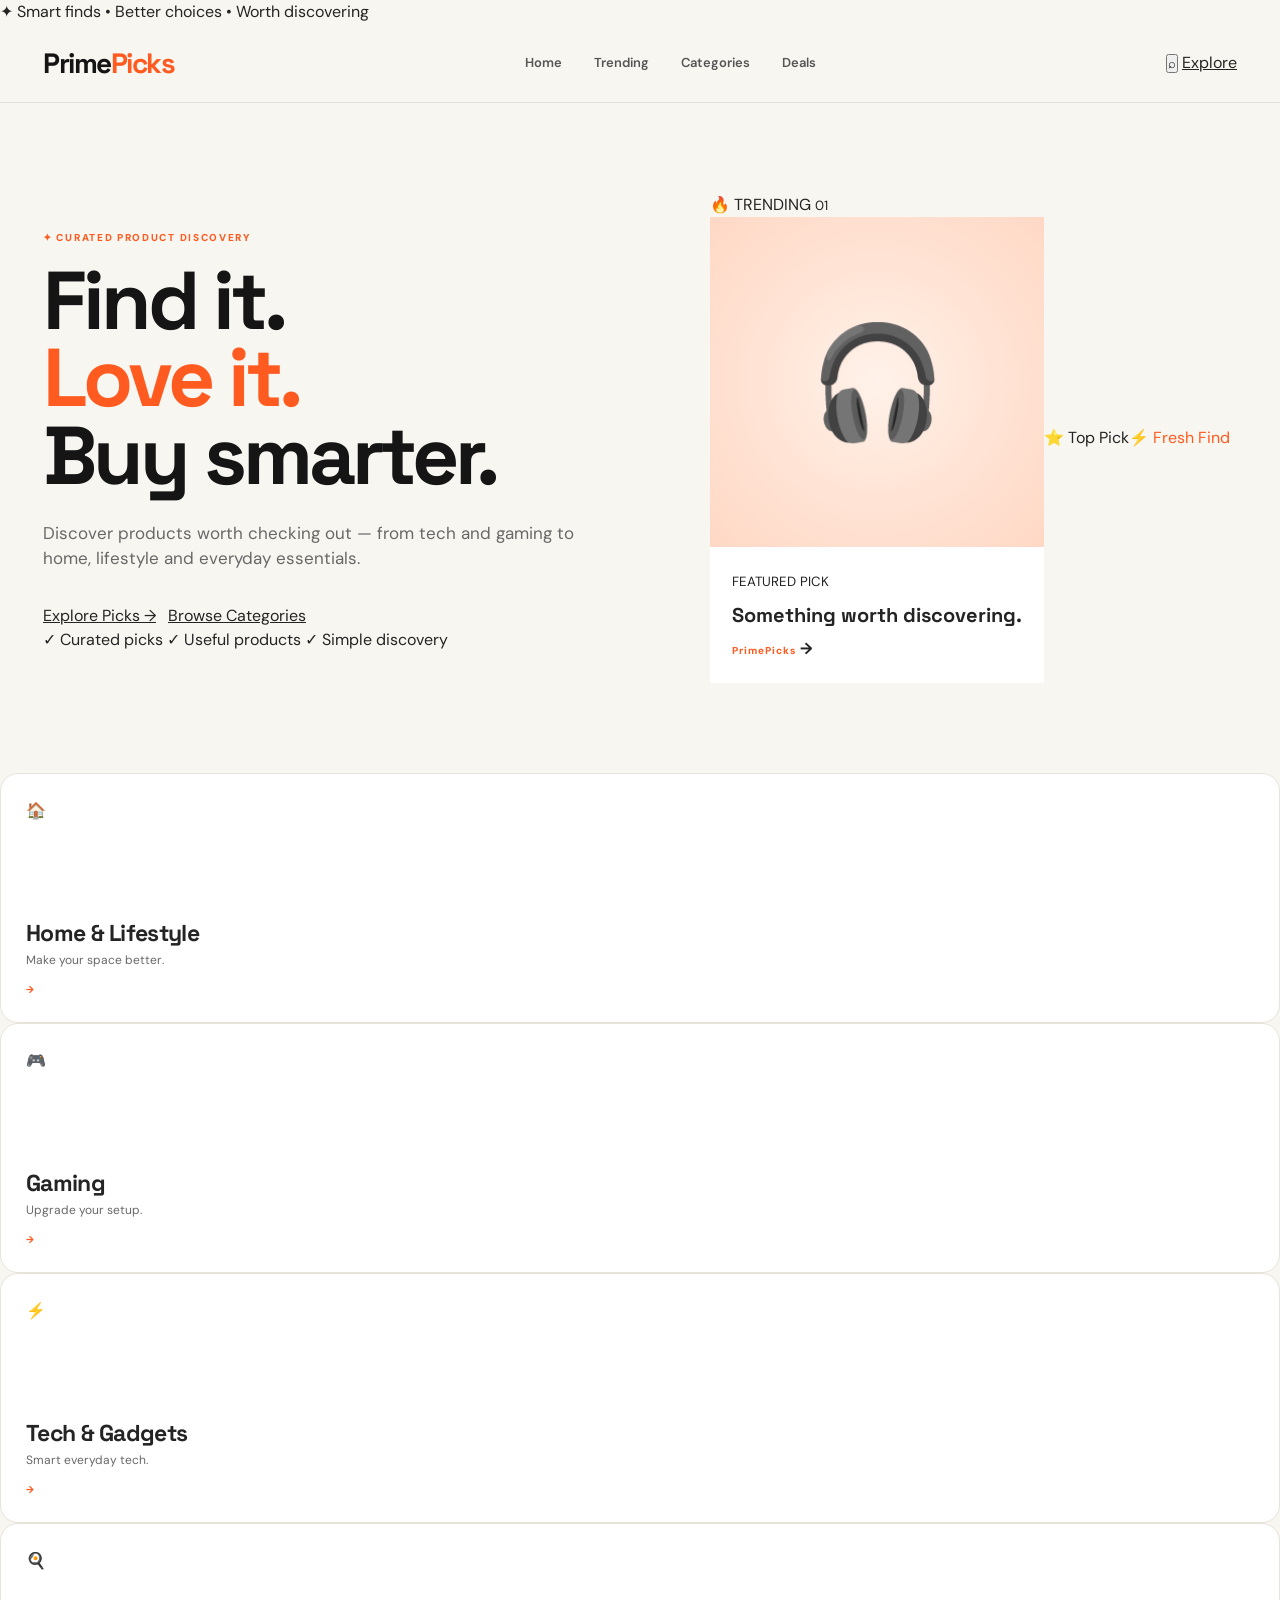
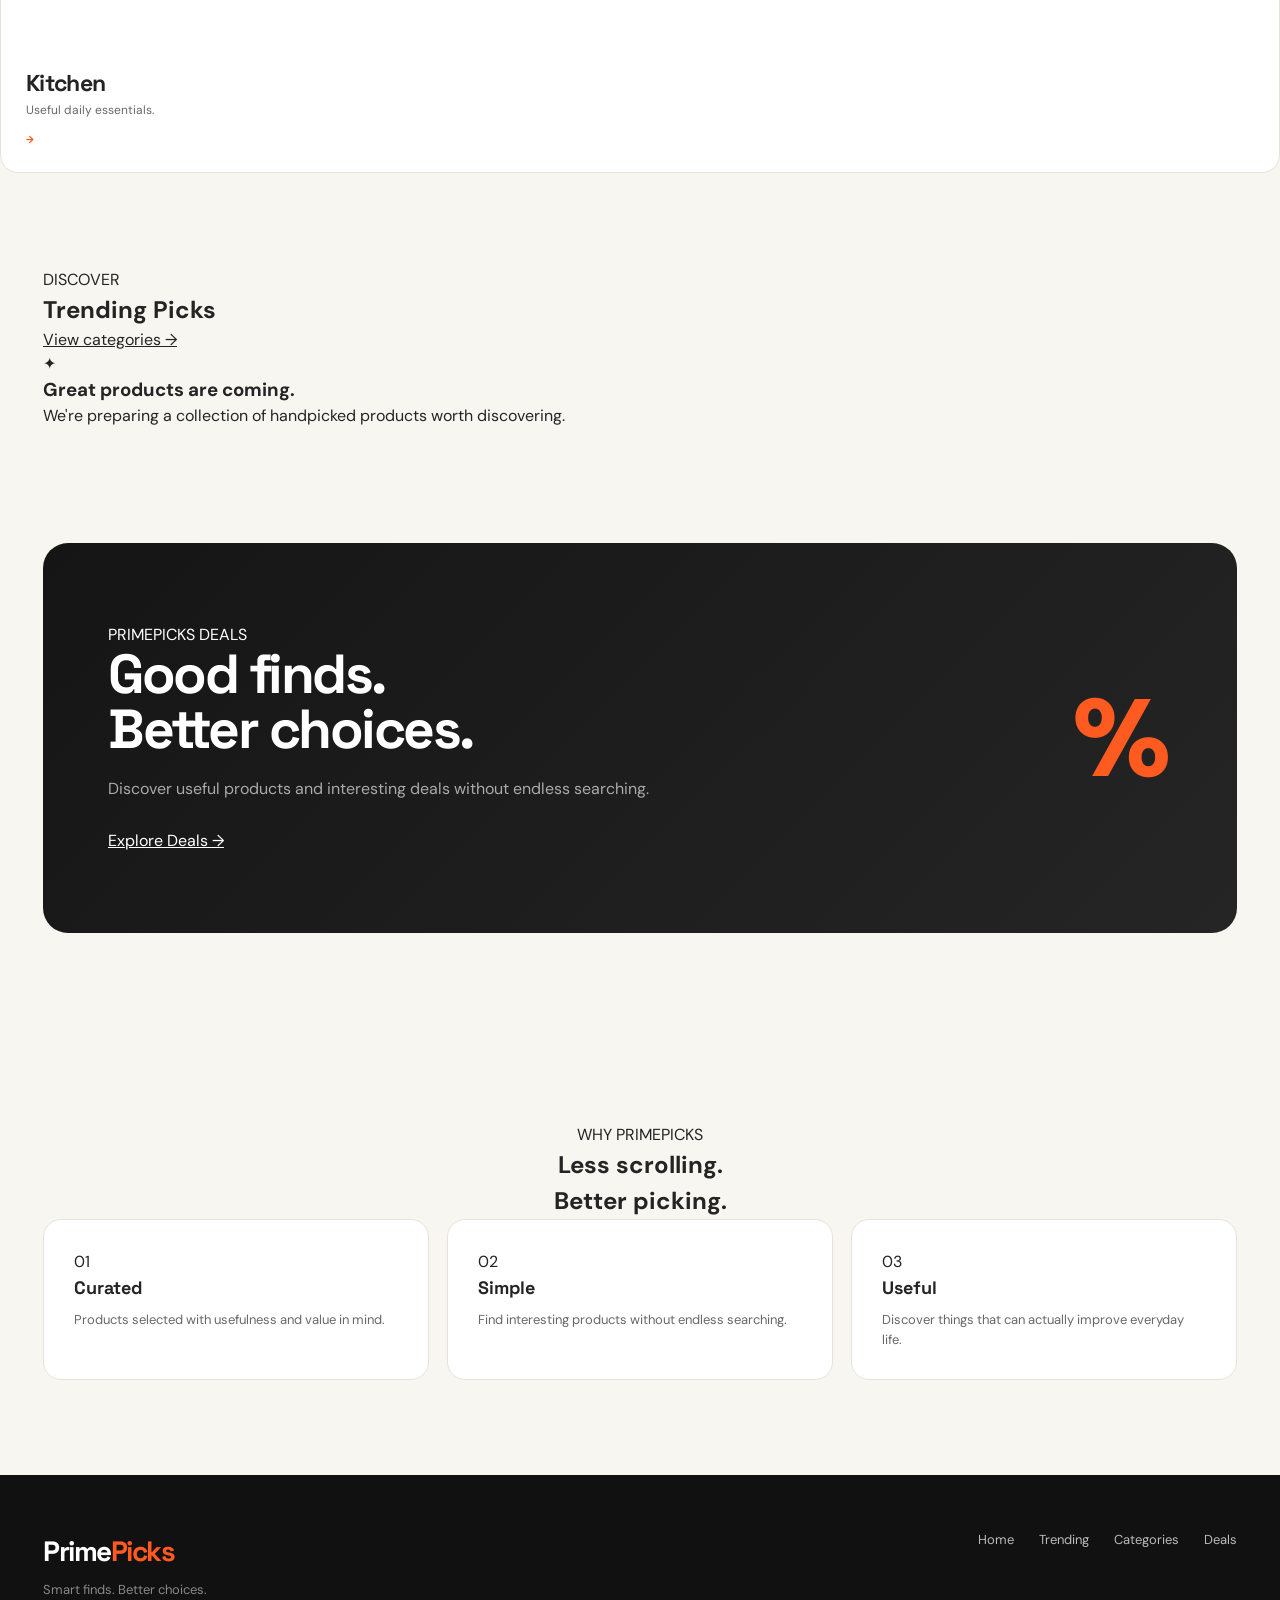
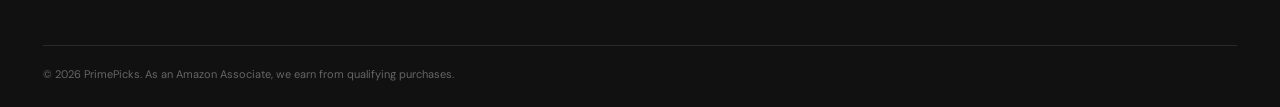
==== commit 7c7af09d: "Update index.html" ====
--- a/index.html
+++ b/index.html
@@ -6,7 +6,7 @@
 
   <title>PrimePicks — Smart finds. Better choices.</title>
 
-  <meta name="description" content="Discover trending products, smart gadgets, lifestyle finds and everyday essentials.">
+  <meta name="description" content="Discover smart product picks across tech, gaming, home and lifestyle.">
 
   <link rel="preconnect" href="https://fonts.googleapis.com">
   <link rel="preconnect" href="https://fonts.gstatic.com" crossorigin>
@@ -20,7 +20,7 @@
 
   <!-- TOP BAR -->
   <div class="top-bar">
-    <p>✨ Handpicked finds • New products added regularly</p>
+    ✦ Smart finds • Better choices • Worth discovering
   </div>
 
 
@@ -29,8 +29,8 @@
 
     <div class="nav-container">
 
-      <a href="index.html" class="brand">
-        <span class="brand-main">Prime</span><span class="brand-accent">Picks</span>
+      <a href="index.html" class="logo">
+        Prime<span>Picks</span>
       </a>
 
       <nav class="nav-links">
@@ -42,11 +42,11 @@
 
       <div class="nav-actions">
 
-        <button class="search-button" onclick="alert('Search coming soon!')">
-          🔍
+        <button class="search-btn" aria-label="Search">
+          ⌕
         </button>
 
-        <a href="#categories" class="nav-cta">
+        <a href="#categories" class="explore-btn">
           Explore
         </a>
 
@@ -59,14 +59,14 @@
 
   <main>
 
-
     <!-- HERO -->
+
     <section class="hero">
 
       <div class="hero-content">
 
-        <div class="hero-pill">
-          <span>✦</span> CURATED PRODUCT FINDS
+        <div class="eyebrow">
+          ✦ CURATED PRODUCT DISCOVERY
         </div>
 
         <h1>
@@ -76,89 +76,73 @@
         </h1>
 
         <p>
-          Discover products worth your money — from tech and gaming
+          Discover products worth checking out — from tech and gaming
           to home, lifestyle and everyday essentials.
         </p>
 
-        <div class="hero-actions">
-
-          <a href="#trending" class="hero-primary">
+        <div class="hero-buttons">
+
+          <a href="#trending" class="btn-primary">
             Explore Picks <span>→</span>
           </a>
 
-          <a href="#categories" class="hero-secondary">
+          <a href="#categories" class="btn-secondary">
             Browse Categories
           </a>
 
         </div>
 
-        <div class="hero-trust">
-
-          <div>
-            <strong>✓</strong>
-            <span>Curated</span>
+        <div class="trust-row">
+
+          <span>✓ Curated picks</span>
+          <span>✓ Useful products</span>
+          <span>✓ Simple discovery</span>
+
+        </div>
+
+      </div>
+
+
+      <!-- HERO VISUAL -->
+
+      <div class="hero-visual">
+
+        <div class="glow"></div>
+
+        <div class="hero-product-card">
+
+          <div class="card-top">
+            <span>🔥 TRENDING</span>
+            <small>01</small>
           </div>
 
-          <div>
-            <strong>✓</strong>
-            <span>Useful</span>
-          </div>
-
-          <div>
-            <strong>✓</strong>
-            <span>Worth checking</span>
-          </div>
-
-        </div>
-
-      </div>
-
-
-      <!-- HERO VISUAL -->
-
-      <div class="hero-visual">
-
-        <div class="visual-glow"></div>
-
-        <div class="visual-card">
-
-          <div class="visual-top">
-
-            <span class="visual-badge">
-              🔥 TRENDING
-            </span>
-
-            <span class="visual-number">
-              01
-            </span>
-
-          </div>
-
-          <div class="visual-product">
+          <div class="hero-product-image">
             🎧
           </div>
 
-          <div class="visual-info">
-
-            <span>TECH PICK</span>
-
-            <h3>Products worth discovering.</h3>
-
-            <div class="visual-bottom">
-              <strong>PrimePicks</strong>
-              <span>→</span>
+          <div class="hero-product-info">
+
+            <small>FEATURED PICK</small>
+
+            <h3>
+              Something worth
+              discovering.
+            </h3>
+
+            <div class="card-footer">
+              <span>PrimePicks</span>
+              <b>→</b>
             </div>
 
           </div>
 
         </div>
 
-
-        <div class="floating-tag tag-one">
+        <div class="floating floating-one">
           ⭐ Top Pick
         </div>
 
-        <div class="floating-tag tag-two">
+        <div class="floating floating-two">
           ⚡ Fresh Find
         </div>
 
@@ -167,44 +151,63 @@
     </section>
 
 
-    <!-- QUICK CATEGORIES -->
-
-    <section class="quick-categories" id="categories">
-
-      <a href="category.html?cat=home-decor">
-        <span>🏠</span>
-        <div>
-          <strong>Home & Lifestyle</strong>
-          <small>Make your space better</small>
-        </div>
-        <b>→</b>
-      </a>
-
-      <a href="category.html?cat=gaming">
-        <span>🎮</span>
-        <div>
-          <strong>Gaming</strong>
-          <small>Upgrade your setup</small>
-        </div>
-        <b>→</b>
-      </a>
-
-      <a href="category.html?cat=tech">
-        <span>⚡</span>
-        <div>
-          <strong>Tech & Gadgets</strong>
-          <small>Smart everyday tech</small>
-        </div>
-        <b>→</b>
-      </a>
-
-      <a href="category.html?cat=kitchen">
-        <span>🍳</span>
-        <div>
-          <strong>Kitchen</strong>
-          <small>Useful daily essentials</small>
-        </div>
-        <b>→</b>
+    <!-- CATEGORIES -->
+
+    <section class="categories" id="categories">
+
+      <a href="category.html?cat=home-decor" class="category-card">
+
+        <div class="category-icon">🏠</div>
+
+        <div>
+          <h3>Home & Lifestyle</h3>
+          <p>Make your space better.</p>
+        </div>
+
+        <span>→</span>
+
+      </a>
+
+
+      <a href="category.html?cat=gaming" class="category-card">
+
+        <div class="category-icon">🎮</div>
+
+        <div>
+          <h3>Gaming</h3>
+          <p>Upgrade your setup.</p>
+        </div>
+
+        <span>→</span>
+
+      </a>
+
+
+      <a href="category.html?cat=tech" class="category-card">
+
+        <div class="category-icon">⚡</div>
+
+        <div>
+          <h3>Tech & Gadgets</h3>
+          <p>Smart everyday tech.</p>
+        </div>
+
+        <span>→</span>
+
+      </a>
+
+
+      <a href="category.html?cat=kitchen" class="category-card">
+
+        <div class="category-icon">🍳</div>
+
+        <div>
+          <h3>Kitchen</h3>
+          <p>Useful daily essentials.</p>
+        </div>
+
+        <span>→</span>
+
       </a>
 
     </section>
@@ -214,30 +217,27 @@
 
     <section class="section" id="trending">
 
-      <div class="section-heading">
+      <div class="section-header">
 
         <div>
           <span class="section-label">DISCOVER</span>
-          <h2>Trending picks</h2>
-        </div>
-
-        <a href="#categories">
-          View categories →
-        </a>
-
-      </div>
-
-
-      <div class="coming-soon">
-
-        <div class="coming-icon">
-          ✦
-        </div>
-
-        <h3>Your next favourite product could be here.</h3>
+          <h2>Trending Picks</h2>
+        </div>
+
+        <a href="#categories">View categories →</a>
+
+      </div>
+
+
+      <div class="empty-products">
+
+        <div class="empty-icon">✦</div>
+
+        <h3>Great products are coming.</h3>
 
         <p>
-          We're preparing our first collection of handpicked products.
+          We're preparing a collection of handpicked products
+          worth discovering.
         </p>
 
       </div>
@@ -247,11 +247,13 @@
 
     <!-- DEALS -->
 
-    <section class="deal-banner" id="deals">
-
-      <div class="deal-text">
-
-        <span class="section-label">PRIMEPICKS DEALS</span>
+    <section class="deal-section" id="deals">
+
+      <div class="deal-content">
+
+        <span class="section-label">
+          PRIMEPICKS DEALS
+        </span>
 
         <h2>
           Good finds.<br>
@@ -259,31 +261,38 @@
         </h2>
 
         <p>
-          Stay tuned for products, offers and useful finds worth checking.
+          Discover useful products and interesting deals
+          without endless searching.
         </p>
 
-        <a href="#trending" class="deal-button">
+        <a href="#trending" class="deal-btn">
           Explore Deals →
         </a>
 
       </div>
 
-      <div class="deal-shape">
+      <div class="deal-circle">
         <span>%</span>
       </div>
 
     </section>
 
 
-    <!-- WHY -->
-
-    <section class="section why-section">
-
-      <div class="section-heading centered">
-
-        <div>
-          <span class="section-label">WHY PRIMEPICKS</span>
-          <h2>Less scrolling. Better picking.</h2>
+    <!-- WHY PRIMEPICKS -->
+
+    <section class="section why">
+
+      <div class="section-header centered">
+
+        <div>
+          <span class="section-label">
+            WHY PRIMEPICKS
+          </span>
+
+          <h2>
+            Less scrolling.<br>
+            Better picking.
+          </h2>
         </div>
 
       </div>
@@ -294,19 +303,25 @@
         <div class="why-card">
           <span>01</span>
           <h3>Curated</h3>
-          <p>We focus on products worth discovering.</p>
+          <p>
+            Products selected with usefulness and value in mind.
+          </p>
         </div>
 
         <div class="why-card">
           <span>02</span>
           <h3>Simple</h3>
-          <p>No endless searching through random products.</p>
+          <p>
+            Find interesting products without endless searching.
+          </p>
         </div>
 
         <div class="why-card">
           <span>03</span>
           <h3>Useful</h3>
-          <p>Every category is built around real everyday needs.</p>
+          <p>
+            Discover things that can actually improve everyday life.
+          </p>
         </div>
 
       </div>
@@ -323,15 +338,11 @@
     <div class="footer-inner">
 
       <div>
-
-        <a href="index.html" class="footer-brand">
+        <a href="index.html" class="footer-logo">
           Prime<span>Picks</span>
         </a>
 
-        <p>
-          Smart finds. Better choices.
-        </p>
-
+        <p>Smart finds. Better choices.</p>
       </div>
 
       <div class="footer-links">
--- a/css/style.css
+++ b/css/style.css
@@ -1085,5 +1085,134 @@
 
   .footer-links {
     flex-wrap: wrap;
-  }
-}
+     /* =========================================
+   PRIMEPICKS — DESKTOP LAYOUT FIX
+   ========================================= */
+
+@media (min-width: 901px) {
+
+  /* Keep everything centered */
+  .nav-container,
+  .hero,
+  .quick-categories,
+  .section {
+    width: 100%;
+    max-width: 1250px;
+    margin-left: auto;
+    margin-right: auto;
+  }
+
+  /* Navbar */
+  .nav-container {
+    min-height: 72px;
+  }
+
+  /* Hero */
+  .hero {
+    grid-template-columns: minmax(0, 1fr) minmax(0, 1fr);
+    align-items: center;
+  }
+
+  .hero-content {
+    min-width: 0;
+  }
+
+  .hero-visual {
+    width: 100%;
+    min-width: 0;
+  }
+
+  /* Prevent hero card from escaping its area */
+  .visual-card {
+    max-width: 390px;
+  }
+
+  /* Categories */
+  .quick-categories {
+    grid-template-columns: repeat(4, minmax(0, 1fr));
+  }
+
+  .quick-categories a {
+    min-width: 0;
+  }
+
+  /* Section headings */
+  .section-heading {
+    width: 100%;
+  }
+
+  /* Deal banner */
+  .deal-banner {
+    width: calc(100% - 56px);
+    max-width: 1194px;
+    margin-left: auto;
+    margin-right: auto;
+  }
+
+  .deal-text {
+    min-width: 0;
+  }
+
+  /* Why section */
+  .why-grid {
+    grid-template-columns: repeat(3, minmax(0, 1fr));
+  }
+
+  .why-card {
+    min-width: 0;
+  }
+
+  /* Footer */
+  .footer-inner,
+  .footer-bottom {
+    width: 100%;
+    max-width: 1194px;
+    margin-left: auto;
+    margin-right: auto;
+  }
+}
+
+
+/* =========================================
+   LARGE DESKTOP
+   ========================================= */
+
+@media (min-width: 1200px) {
+
+  .hero {
+    padding-top: 85px;
+    padding-bottom: 85px;
+  }
+
+  .hero-content {
+    padding-left: 10px;
+  }
+
+  .hero-visual {
+    transform: translateX(10px);
+  }
+}
+
+
+/* =========================================
+   TABLET
+   ========================================= */
+
+@media (min-width: 601px) and (max-width: 900px) {
+
+  .hero {
+    grid-template-columns: 1fr;
+  }
+
+  .quick-categories {
+    grid-template-columns: repeat(2, 1fr);
+  }
+
+  .deal-banner {
+    margin-left: 28px;
+    margin-right: 28px;
+  }
+}
+  }
+}
+
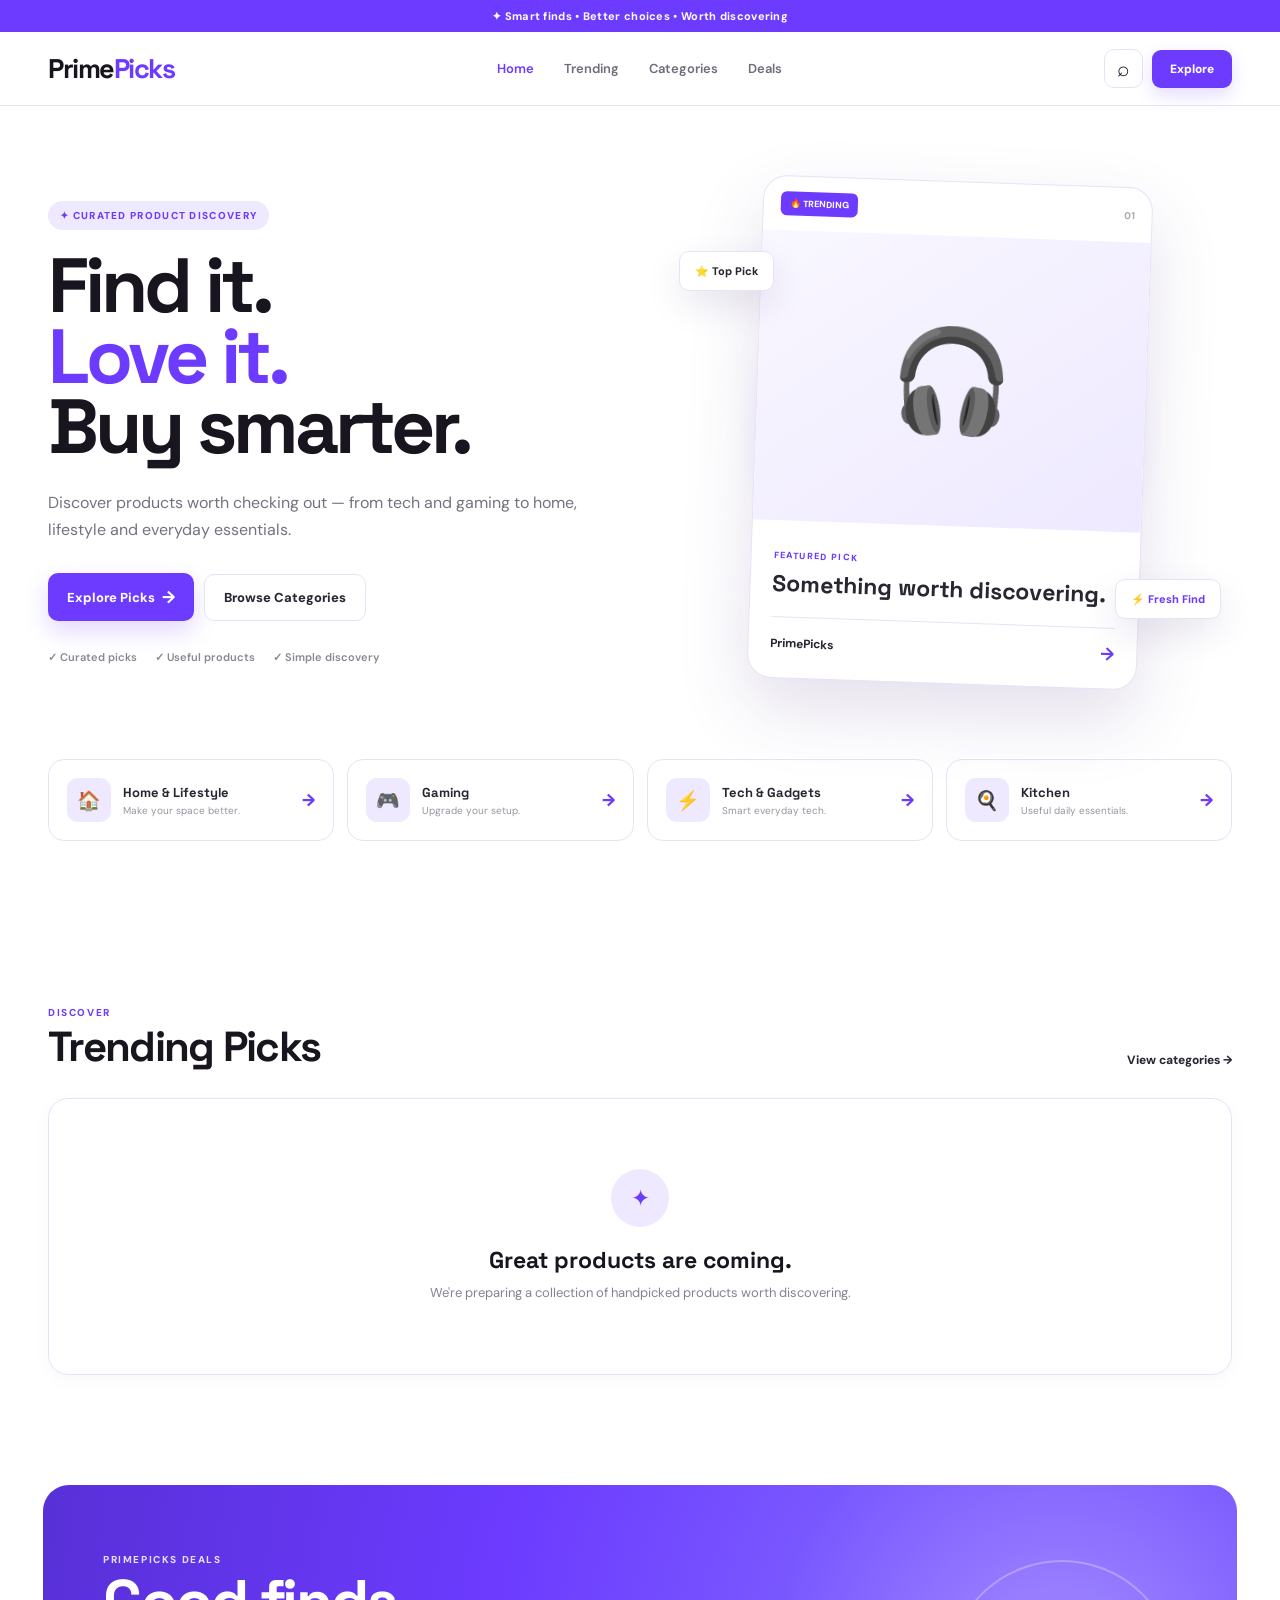
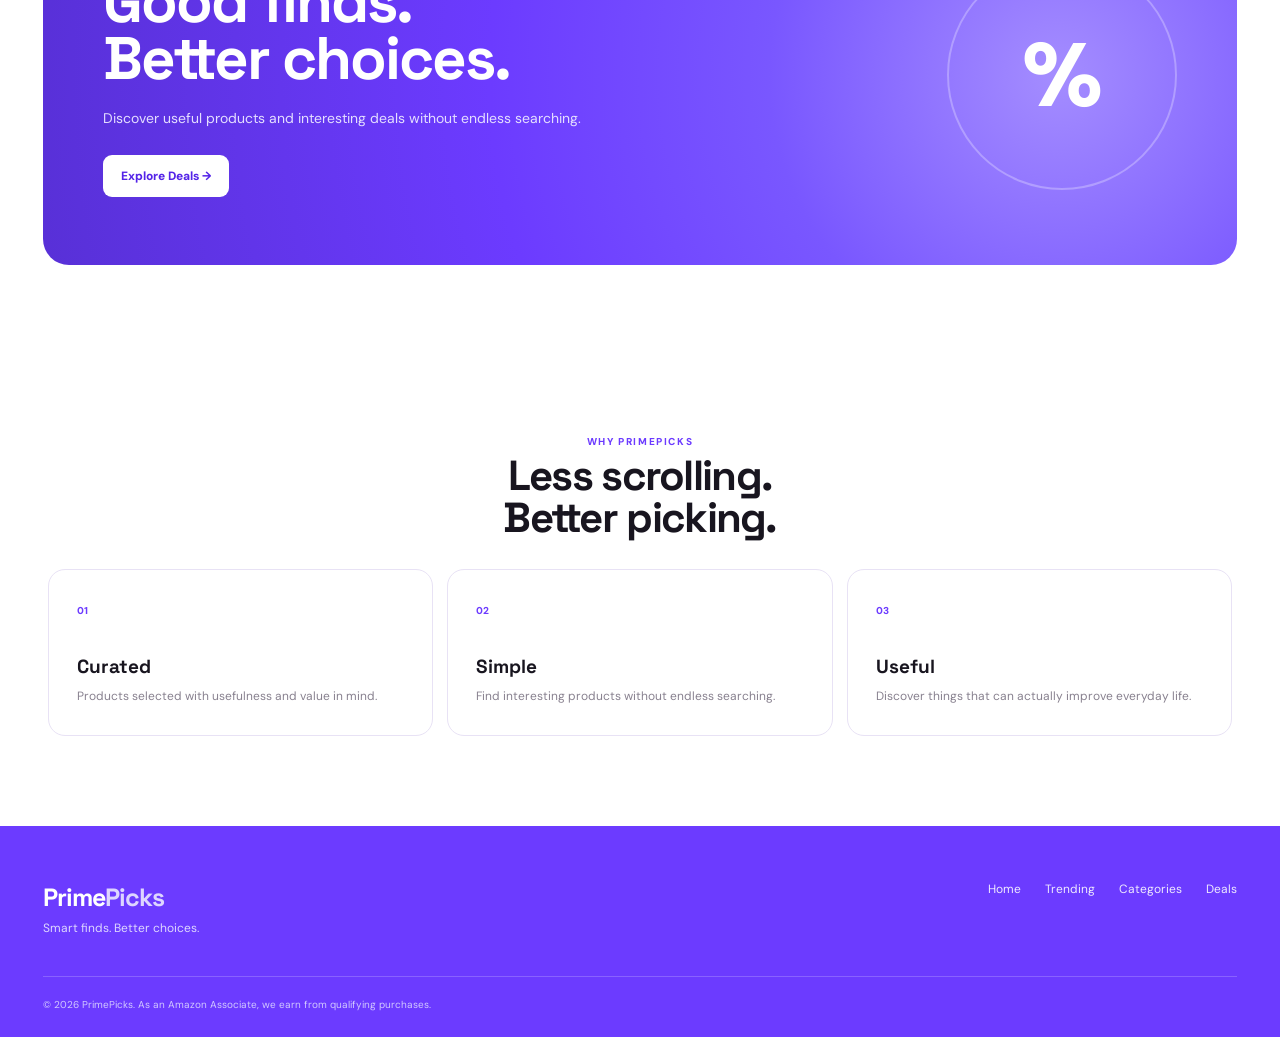
==== commit 544fb740: "Add files via upload" ====
--- a/index.html
+++ b/index.html
@@ -11,7 +11,7 @@
   <link rel="preconnect" href="https://fonts.googleapis.com">
   <link rel="preconnect" href="https://fonts.gstatic.com" crossorigin>
 
-  <link href="https://fonts.googleapis.com/css2?family=DM+Sans:wght@400;500;600;700&family=Space+Grotesk:wght@500;600;700&display=swap" rel="stylesheet">
+  <link href="https://fonts.googleapis.com/css2?family=DM+Sans:wght@400;500;600;700;800&family=Space+Grotesk:wght@500;600;700;800;900&display=swap" rel="stylesheet">
 
   <link rel="stylesheet" href="css/style.css">
 </head>
@@ -42,7 +42,7 @@
 
       <div class="nav-actions">
 
-        <button class="search-btn" aria-label="Search">
+        <button class="search-btn" aria-label="Search" onclick="openSearch()">
           ⌕
         </button>
 
@@ -359,6 +359,80 @@
     </div>
 
   </footer>
+  <!-- SEARCH OVERLAY -->
+  <div class="search-overlay" id="search-overlay">
+    <div class="search-panel">
+      <div class="search-input-row">
+        <span class="icon">⌕</span>
+        <input type="text" id="search-input" placeholder="Search products…" autocomplete="off">
+        <button class="search-close" onclick="closeSearch()">✕</button>
+      </div>
+      <div class="search-results" id="search-results">
+        <div class="search-empty">Start typing to search products…</div>
+      </div>
+    </div>
+  </div>
+
+  <script>
+    let allProducts = [];
+
+    fetch("data/products.json")
+      .then(res => res.json())
+      .then(products => { allProducts = products; })
+      .catch(() => { allProducts = []; });
+
+    function openSearch() {
+      document.getElementById("search-overlay").classList.add("open");
+      document.getElementById("search-input").focus();
+    }
+
+    function closeSearch() {
+      document.getElementById("search-overlay").classList.remove("open");
+    }
+
+    document.getElementById("search-overlay").addEventListener("click", (e) => {
+      if (e.target.id === "search-overlay") closeSearch();
+    });
+
+    document.addEventListener("keydown", (e) => {
+      if (e.key === "Escape") closeSearch();
+      if (e.key === "/" && document.activeElement.id !== "search-input") {
+        e.preventDefault();
+        openSearch();
+      }
+    });
+
+    document.getElementById("search-input").addEventListener("input", (e) => {
+      const q = e.target.value.trim().toLowerCase();
+      const resultsEl = document.getElementById("search-results");
+
+      if (!q) {
+        resultsEl.innerHTML = '<div class="search-empty">Start typing to search products…</div>';
+        return;
+      }
+
+      const matches = allProducts.filter(p =>
+        p.name.toLowerCase().includes(q) ||
+        (p.description || "").toLowerCase().includes(q) ||
+        (p.category || "").toLowerCase().includes(q)
+      );
+
+      if (matches.length === 0) {
+        resultsEl.innerHTML = '<div class="search-empty">No products found.</div>';
+        return;
+      }
+
+      resultsEl.innerHTML = matches.map(p => `
+        <a class="search-result-item" href="category.html?cat=${p.category}">
+          <div class="search-result-img" style="background-image:url('${p.image || ""}')"></div>
+          <div>
+            <div class="search-result-name">${p.name}</div>
+            <div class="search-result-cat">${p.price || ""} · ${p.category}</div>
+          </div>
+        </a>
+      `).join("");
+    });
+  </script>
 
 </body>
 </html>
--- a/css/style.css
+++ b/css/style.css
@@ -1,8 +1,7 @@
-/* =========================================
-   PRIMEPICKS — PREMIUM COLOUR EDITION
-   ========================================= */
-
-@import url('https://fonts.googleapis.com/css2?family=DM+Sans:wght@400;500;600;700&family=Space+Grotesk:wght@500;600;700&display=swap');
+/* =====================================================
+   PRIMEPICKS — PURPLE × WHITE
+   RESPONSIVE PREMIUM DESIGN
+   ===================================================== */
 
 * {
   margin: 0;
@@ -11,1208 +10,2270 @@
 }
 
 :root {
-  --black: #151515;
-  --dark: #202020;
-  --text: #242424;
-  --grey: #686868;
-  --muted: #909090;
-
-  --cream: #f8f6f1;
-  --white: #ffffff;
-  --border: #e8e3da;
-
-  --orange: #ff5a1f;
-  --orange-dark: #e54810;
-  --orange-light: #fff0e9;
-
-  --yellow: #ffc857;
+  --purple: #6C3BFF;
+  --purple-dark: #5424E8;
+  --purple-light: #EEE9FF;
+  --purple-soft: #F7F5FF;
+
+  --white: #FFFFFF;
+  --black: #18151F;
+  --text: #292631;
+  --muted: #77717F;
+
+  --bg: #FFFFFF;
+  --border: #E8E2F5;
+
+  --shadow: 0 12px 35px rgba(108, 59, 255, 0.10);
+  --shadow-hover: 0 20px 45px rgba(108, 59, 255, 0.18);
 }
 
 html {
   scroll-behavior: smooth;
 }
 
+/* ---------- SEARCH OVERLAY ---------- */
+.search-overlay {
+  position: fixed;
+  inset: 0;
+  background: rgba(20, 16, 30, 0.55);
+  backdrop-filter: blur(3px);
+  z-index: 999;
+  display: none;
+  align-items: flex-start;
+  justify-content: center;
+  padding: 90px 20px 20px;
+}
+
+.search-overlay.open {
+  display: flex;
+}
+
+.search-panel {
+  width: 100%;
+  max-width: 560px;
+  background: #fff;
+  border-radius: 16px;
+  box-shadow: 0 25px 60px rgba(0,0,0,0.25);
+  overflow: hidden;
+  max-height: 75vh;
+  display: flex;
+  flex-direction: column;
+}
+
+.search-input-row {
+  display: flex;
+  align-items: center;
+  gap: 10px;
+  padding: 16px 20px;
+  border-bottom: 1px solid #eee;
+}
+
+.search-input-row span.icon {
+  font-size: 18px;
+  color: var(--purple);
+}
+
+#search-input {
+  flex: 1;
+  border: none;
+  outline: none;
+  font-family: "DM Sans", sans-serif;
+  font-size: 16px;
+}
+
+.search-close {
+  border: none;
+  background: none;
+  font-size: 20px;
+  cursor: pointer;
+  color: #999;
+  line-height: 1;
+}
+
+.search-results {
+  overflow-y: auto;
+  padding: 8px;
+}
+
+.search-result-item {
+  display: flex;
+  align-items: center;
+  gap: 12px;
+  padding: 10px 12px;
+  border-radius: 10px;
+  text-decoration: none;
+  color: var(--text, #1a1a1a);
+}
+
+.search-result-item:hover {
+  background: #f5f2ff;
+}
+
+.search-result-img {
+  width: 44px;
+  height: 44px;
+  border-radius: 8px;
+  background-size: cover;
+  background-position: center;
+  background-color: #f0eefa;
+  flex-shrink: 0;
+}
+
+.search-result-name {
+  font-weight: 600;
+  font-size: 14px;
+}
+
+.search-result-cat {
+  font-size: 12px;
+  color: #999;
+}
+
+.search-empty {
+  padding: 30px 20px;
+  text-align: center;
+  color: #999;
+  font-size: 14px;
+}
+
 body {
-  font-family: "DM Sans", Arial, sans-serif;
-  background: var(--cream);
+  width: 100%;
+  min-width: 0;
+
+  font-family: "DM Sans", sans-serif;
+
+  background: var(--bg);
   color: var(--text);
-  line-height: 1.5;
+
+  overflow-x: hidden;
+
+  -webkit-font-smoothing: antialiased;
+  -moz-osx-font-smoothing: grayscale;
+  text-rendering: optimizeLegibility;
+}
+
+img {
+  max-width: 100%;
+  height: auto;
+  display: block;
+}
+
+button,
+a {
+  font-family: inherit;
 }
 
 a {
   color: inherit;
 }
 
-
-/* =========================================
-   ANNOUNCEMENT
-   ========================================= */
-
-.announcement {
-  background: var(--orange);
+button {
+  border: 0;
+}
+
+
+/* =====================================================
+   TOP BAR
+   ===================================================== */
+
+.top-bar {
+  width: 100%;
+
+  background: var(--purple);
   color: white;
+
+  padding: 9px 15px;
+
   text-align: center;
-  padding: 9px 15px;
-  font-size: 12px;
+
+  font-size: 11px;
   font-weight: 700;
-  letter-spacing: .2px;
-}
-
-
-/* =========================================
+
+  letter-spacing: .3px;
+}
+
+
+/* =====================================================
    NAVBAR
-   ========================================= */
+   ===================================================== */
 
 .site-header {
-  background: rgba(248, 246, 241, .92);
-  backdrop-filter: blur(18px);
-  border-bottom: 1px solid var(--border);
-
   position: sticky;
   top: 0;
   z-index: 1000;
+
+  width: 100%;
+
+  background: rgba(255,255,255,.94);
+
+  backdrop-filter: blur(18px);
+
+  border-bottom: 1px solid var(--border);
 }
 
 .nav-container {
-  max-width: 1250px;
+  width: 100%;
+  max-width: 1240px;
+
+  margin: 0 auto;
+
+  padding: 17px 28px;
+
+  display: flex;
+
+  align-items: center;
+
+  justify-content: space-between;
+
+  gap: 25px;
+}
+
+.logo {
+  flex-shrink: 0;
+
+  text-decoration: none;
+
+  font-family: "Space Grotesk", sans-serif;
+
+  font-size: 27px;
+
+  font-weight: 700;
+
+  letter-spacing: -1.5px;
+
+  color: var(--black);
+}
+
+.logo span {
+  color: var(--purple);
+}
+
+.nav-links {
+  display: flex;
+
+  align-items: center;
+
+  justify-content: center;
+
+  gap: 30px;
+
+  flex: 1;
+}
+
+.nav-links a {
+  text-decoration: none;
+
+  color: #706B78;
+
+  font-size: 13px;
+
+  font-weight: 600;
+
+  transition: .2s ease;
+}
+
+.nav-links a:hover,
+.nav-links .active {
+  color: var(--purple);
+}
+
+.nav-actions {
+  display: flex;
+
+  align-items: center;
+
+  gap: 9px;
+
+  flex-shrink: 0;
+}
+
+.search-btn {
+  width: 39px;
+  height: 39px;
+
+  border: 1px solid var(--border);
+
+  background: white;
+
+  color: var(--black);
+
+  border-radius: 10px;
+
+  font-size: 21px;
+
+  cursor: pointer;
+
+  transition: .2s ease;
+}
+
+.search-btn:hover {
+  border-color: var(--purple);
+
+  color: var(--purple);
+}
+
+.explore-btn {
+  background: var(--purple);
+
+  color: white;
+
+  text-decoration: none;
+
+  padding: 11px 18px;
+
+  border-radius: 9px;
+
+  font-size: 12px;
+
+  font-weight: 800;
+
+  transition: .25s ease;
+
+  box-shadow: 0 7px 18px rgba(108,59,255,.18);
+}
+
+.explore-btn:hover {
+  background: var(--purple-dark);
+
+  transform: translateY(-2px);
+}
+
+
+/* =====================================================
+   HERO
+   ===================================================== */
+
+.hero {
+  width: 100%;
+  max-width: 1240px;
+
+  min-height: 650px;
+
+  margin: 0 auto;
+
+  padding: 75px 28px;
+
+  display: grid;
+
+  grid-template-columns:
+    minmax(0, 1fr)
+    minmax(0, 1fr);
+
+  align-items: center;
+
+  gap: 55px;
+}
+
+.hero-content {
+  min-width: 0;
+
+  max-width: 600px;
+}
+
+.eyebrow {
+  display: inline-block;
+
+  padding: 8px 12px;
+
+  margin-bottom: 20px;
+
+  border-radius: 100px;
+
+  background: var(--purple-light);
+
+  color: var(--purple);
+
+  font-size: 10px;
+
+  font-weight: 800;
+
+  letter-spacing: 1.3px;
+}
+
+.hero h1 {
+  font-family: "Space Grotesk", sans-serif;
+
+  font-size: clamp(50px, 6vw, 82px);
+
+  line-height: .92;
+
+  letter-spacing: -4px;
+
+  color: var(--black);
+
+  margin-bottom: 27px;
+}
+
+.hero h1 span {
+  color: var(--purple);
+}
+
+.hero p {
+  max-width: 530px;
+
+  color: var(--muted);
+
+  font-size: 16px;
+
+  line-height: 1.7;
+
+  margin-bottom: 30px;
+}
+
+.hero-buttons {
+  display: flex;
+
+  flex-wrap: wrap;
+
+  align-items: center;
+
+  gap: 10px;
+}
+
+.btn-primary,
+.btn-secondary {
+  display: inline-flex;
+
+  align-items: center;
+
+  justify-content: center;
+
+  min-height: 47px;
+
+  padding: 13px 19px;
+
+  border-radius: 10px;
+
+  text-decoration: none;
+
+  font-size: 13px;
+
+  font-weight: 800;
+
+  transition: .25s ease;
+}
+
+.btn-primary {
+  background: var(--purple);
+
+  color: white;
+
+  box-shadow: 0 10px 25px rgba(108,59,255,.20);
+}
+
+.btn-primary span {
+  margin-left: 7px;
+
+  font-size: 17px;
+}
+
+.btn-primary:hover {
+  background: var(--purple-dark);
+
+  transform: translateY(-3px);
+
+  box-shadow: 0 15px 30px rgba(108,59,255,.25);
+}
+
+.btn-secondary {
+  background: white;
+
+  border: 1px solid var(--border);
+
+  color: var(--text);
+}
+
+.btn-secondary:hover {
+  border-color: var(--purple);
+
+  color: var(--purple);
+
+  transform: translateY(-3px);
+}
+
+.trust-row {
+  display: flex;
+
+  flex-wrap: wrap;
+
+  gap: 18px;
+
+  margin-top: 29px;
+
+  color: #8B8692;
+
+  font-size: 11px;
+
+  font-weight: 600;
+}
+
+
+/* =====================================================
+   HERO VISUAL
+   ===================================================== */
+
+.hero-visual {
+  position: relative;
+
+  width: 100%;
+
+  min-width: 0;
+
+  min-height: 500px;
+
+  display: flex;
+
+  align-items: center;
+
+  justify-content: center;
+}
+
+.glow {
+  position: absolute;
+
+  width: min(430px, 85%);
+
+  aspect-ratio: 1;
+
+  border-radius: 50%;
+
+  background:
+    radial-gradient(
+      circle,
+      #DED4FF 0%,
+      #EEE9FF 48%,
+      transparent 70%
+    );
+}
+
+.hero-product-card {
+  position: relative;
+
+  z-index: 2;
+
+  width: min(390px, 80%);
+
+  background: white;
+
+  border: 1px solid var(--border);
+
+  border-radius: 24px;
+
+  overflow: hidden;
+
+  box-shadow:
+    0 30px 70px rgba(73, 49, 130, .15);
+
+  transform: rotate(2deg);
+
+  transition: .35s ease;
+}
+
+.hero-product-card:hover {
+  transform: rotate(0deg) translateY(-7px);
+
+  box-shadow: var(--shadow-hover);
+}
+
+.card-top {
+  display: flex;
+
+  align-items: center;
+
+  justify-content: space-between;
+
+  padding: 15px 17px;
+}
+
+.card-top span {
+  background: var(--purple);
+
+  color: white;
+
+  padding: 6px 9px;
+
+  border-radius: 6px;
+
+  font-size: 9px;
+
+  font-weight: 800;
+}
+
+.card-top small {
+  color: #aaa;
+
+  font-size: 10px;
+
+  font-weight: 700;
+}
+
+.hero-product-image {
+  width: 100%;
+
+  height: 290px;
+
+  display: flex;
+
+  align-items: center;
+
+  justify-content: center;
+
+  background:
+    linear-gradient(
+      145deg,
+      #F9F7FF,
+      #EEE9FF
+    );
+
+  font-size: 100px;
+}
+
+.hero-product-info {
+  padding: 22px;
+}
+
+.hero-product-info > small {
+  color: var(--purple);
+
+  font-size: 9px;
+
+  font-weight: 800;
+
+  letter-spacing: 1.4px;
+}
+
+.hero-product-info h3 {
+  font-family: "Space Grotesk", sans-serif;
+
+  font-size: 23px;
+
+  line-height: 1.1;
+
+  margin: 8px 0 20px;
+}
+
+.card-footer {
+  display: flex;
+
+  align-items: center;
+
+  justify-content: space-between;
+
+  padding-top: 14px;
+
+  border-top: 1px solid var(--border);
+
+  font-size: 12px;
+
+  font-weight: 700;
+}
+
+.card-footer b {
+  color: var(--purple);
+
+  font-size: 18px;
+}
+
+
+/* FLOATING LABELS */
+
+.floating {
+  position: absolute;
+
+  z-index: 5;
+
+  background: white;
+
+  padding: 12px 15px;
+
+  border: 1px solid var(--border);
+
+  border-radius: 10px;
+
+  box-shadow: 0 14px 35px rgba(50,30,100,.10);
+
+  color: var(--text);
+
+  font-size: 11px;
+
+  font-weight: 800;
+
+  white-space: nowrap;
+}
+
+.floating-one {
+  top: 70px;
+  left: 2%;
+}
+
+.floating-two {
+  right: 2%;
+  bottom: 65px;
+
+  color: var(--purple);
+}
+
+
+/* =====================================================
+   CATEGORIES
+   ===================================================== */
+
+.categories {
+  width: 100%;
+  max-width: 1240px;
+
+  margin: 0 auto;
+
+  padding: 0 28px 75px;
+
+  display: grid;
+
+  grid-template-columns:
+    repeat(4, minmax(0, 1fr));
+
+  gap: 13px;
+}
+
+.category-card {
+  min-width: 0;
+
+  display: grid;
+
+  grid-template-columns: auto minmax(0, 1fr) auto;
+
+  align-items: center;
+
+  gap: 12px;
+
+  padding: 18px;
+
+  background: white;
+
+  border: 1px solid var(--border);
+
+  border-radius: 16px;
+
+  text-decoration: none;
+
+  transition: .25s ease;
+}
+
+.category-card:hover {
+  border-color: var(--purple);
+
+  transform: translateY(-5px);
+
+  box-shadow: var(--shadow);
+}
+
+.category-icon {
+  width: 44px;
+  height: 44px;
+
+  flex-shrink: 0;
+
+  display: flex;
+
+  align-items: center;
+  justify-content: center;
+
+  background: var(--purple-light);
+
+  border-radius: 11px;
+
+  font-size: 19px;
+}
+
+.category-card h3 {
+  min-width: 0;
+
+  font-family: "Space Grotesk", sans-serif;
+
+  font-size: 13px;
+
+  white-space: nowrap;
+
+  overflow: hidden;
+
+  text-overflow: ellipsis;
+}
+
+.category-card p {
+  margin-top: 3px;
+
+  color: #99939F;
+
+  font-size: 10px;
+
+  white-space: nowrap;
+
+  overflow: hidden;
+
+  text-overflow: ellipsis;
+}
+
+.category-card > span {
+  color: var(--purple);
+
+  font-size: 17px;
+
+  font-weight: 900;
+}
+
+
+/* =====================================================
+   GENERAL SECTION
+   ===================================================== */
+
+.section {
+  width: 100%;
+  max-width: 1240px;
+
+  margin: 0 auto;
+
+  padding: 90px 28px;
+}
+
+.section-header {
+  display: flex;
+
+  align-items: flex-end;
+
+  justify-content: space-between;
+
+  gap: 20px;
+
+  margin-bottom: 30px;
+}
+
+.section-label {
+  display: block;
+
+  margin-bottom: 7px;
+
+  color: var(--purple);
+
+  font-size: 10px;
+
+  font-weight: 800;
+
+  letter-spacing: 1.6px;
+}
+
+.section-header h2 {
+  font-family: "Space Grotesk", sans-serif;
+
+  color: var(--black);
+
+  font-size: clamp(30px, 4vw, 42px);
+
+  line-height: 1;
+
+  letter-spacing: -1.7px;
+}
+
+.section-header > a {
+  text-decoration: none;
+
+  font-size: 12px;
+
+  font-weight: 800;
+
+  transition: .2s;
+}
+
+.section-header > a:hover {
+  color: var(--purple);
+}
+
+
+/* =====================================================
+   PRODUCT PLACEHOLDER
+   ===================================================== */
+
+.empty-products {
+  width: 100%;
+
+  padding: 70px 25px;
+
+  text-align: center;
+
+  background: white;
+
+  border: 1px solid var(--border);
+
+  border-radius: 20px;
+
+  box-shadow: 0 5px 20px rgba(40,20,80,.03);
+}
+
+.empty-icon {
+  width: 58px;
+  height: 58px;
+
+  margin: 0 auto 18px;
+
+  display: flex;
+
+  align-items: center;
+  justify-content: center;
+
+  border-radius: 50%;
+
+  background: var(--purple-light);
+
+  color: var(--purple);
+
+  font-size: 23px;
+}
+
+.empty-products h3 {
+  font-family: "Space Grotesk", sans-serif;
+
+  color: var(--black);
+
+  font-size: 23px;
+
+  margin-bottom: 8px;
+}
+
+.empty-products p {
+  max-width: 450px;
+
   margin: auto;
 
-  padding: 18px 28px;
-
-  display: flex;
-  align-items: center;
+  color: #88818F;
+
+  font-size: 13px;
+
+  line-height: 1.6;
+}
+
+
+/* =====================================================
+   DEAL SECTION
+   ===================================================== */
+
+.deal-section {
+  width: calc(100% - 56px);
+
+  max-width: 1194px;
+
+  min-height: 380px;
+
+  margin: 20px auto 80px;
+
+  padding: 60px;
+
+  display: flex;
+
+  align-items: center;
+
   justify-content: space-between;
+
+  gap: 50px;
+
+  overflow: hidden;
+
+  border-radius: 26px;
+
+  color: white;
+
+  background:
+    radial-gradient(
+      circle at 85% 50%,
+      #A48DFF 0%,
+      #7957FF 28%,
+      #6C3BFF 55%,
+      #5830D7 100%
+    );
+}
+
+.deal-content {
+  min-width: 0;
+
+  max-width: 570px;
+}
+
+.deal-content .section-label {
+  color: #E6DFFF;
+}
+
+.deal-content h2 {
+  font-family: "Space Grotesk", sans-serif;
+
+  font-size: clamp(42px, 5vw, 60px);
+
+  line-height: .95;
+
+  letter-spacing: -2px;
+
+  margin-bottom: 20px;
+}
+
+.deal-content p {
+  max-width: 500px;
+
+  color: #E4DEFF;
+
+  font-size: 14px;
+
+  line-height: 1.6;
+
+  margin-bottom: 25px;
+}
+
+.deal-btn {
+  display: inline-flex;
+
+  align-items: center;
+
+  padding: 13px 18px;
+
+  border-radius: 9px;
+
+  background: white;
+
+  color: var(--purple-dark);
+
+  text-decoration: none;
+
+  font-size: 12px;
+
+  font-weight: 800;
+
+  transition: .25s ease;
+}
+
+.deal-btn:hover {
+  transform: translateY(-3px);
+
+  box-shadow: 0 10px 25px rgba(0,0,0,.12);
+}
+
+.deal-circle {
+  width: 230px;
+
+  aspect-ratio: 1;
+
+  flex-shrink: 0;
+
+  display: flex;
+
+  align-items: center;
+  justify-content: center;
+
+  border: 2px solid rgba(255,255,255,.28);
+
+  border-radius: 50%;
+}
+
+.deal-circle span {
+  font-size: 90px;
+
+  font-weight: 900;
+}
+
+
+/* =====================================================
+   WHY PRIMEPICKS
+   ===================================================== */
+
+.centered {
+  justify-content: center;
+
+  text-align: center;
+}
+
+.why-grid {
+  display: grid;
+
+  grid-template-columns:
+    repeat(3, minmax(0, 1fr));
+
+  gap: 14px;
+}
+
+.why-card {
+  min-width: 0;
+
+  padding: 28px;
+
+  background: white;
+
+  border: 1px solid var(--border);
+
+  border-radius: 17px;
+
+  transition: .25s ease;
+}
+
+.why-card:hover {
+  transform: translateY(-5px);
+
+  border-color: var(--purple);
+
+  box-shadow: var(--shadow);
+}
+
+.why-card > span {
+  color: var(--purple);
+
+  font-size: 10px;
+
+  font-weight: 800;
+}
+
+.why-card h3 {
+  font-family: "Space Grotesk", sans-serif;
+
+  color: var(--black);
+
+  font-size: 19px;
+
+  margin: 35px 0 8px;
+}
+
+.why-card p {
+  color: #88818F;
+
+  font-size: 12px;
+
+  line-height: 1.65;
+}
+
+
+/* =====================================================
+   FOOTER
+   ===================================================== */
+
+.footer {
+  width: 100%;
+
+  background: var(--purple);
+
+  color: white;
+
+  padding: 55px 28px 25px;
+}
+
+.footer-inner {
+  width: 100%;
+  max-width: 1194px;
+
+  margin: 0 auto;
+
+  display: flex;
+
+  align-items: flex-start;
+
+  justify-content: space-between;
+
   gap: 30px;
 }
 
-.logo,
 .footer-logo {
   font-family: "Space Grotesk", sans-serif;
+
+  color: white;
+
+  font-size: 25px;
+
+  font-weight: 700;
+
   text-decoration: none;
 
-  font-size: 28px;
-  font-weight: 700;
-  letter-spacing: -1.5px;
-}
-
-.logo {
+  letter-spacing: -1px;
+}
+
+.footer-logo span {
+  color: #DDD5FF;
+}
+
+.footer-inner p {
+  margin-top: 7px;
+
+  color: #DED7FF;
+
+  font-size: 12px;
+}
+
+.footer-links {
+  display: flex;
+
+  flex-wrap: wrap;
+
+  gap: 24px;
+}
+
+.footer-links a {
+  color: #EEE9FF;
+
+  text-decoration: none;
+
+  font-size: 12px;
+
+  transition: .2s ease;
+}
+
+.footer-links a:hover {
+  color: white;
+
+  transform: translateY(-1px);
+}
+
+.footer-bottom {
+  width: 100%;
+  max-width: 1194px;
+
+  margin: 40px auto 0;
+
+  padding-top: 20px;
+
+  border-top: 1px solid rgba(255,255,255,.20);
+
+  color: #D2C9FF;
+
+  font-size: 10px;
+
+  line-height: 1.5;
+}
+
+
+/* =====================================================
+   LAPTOP / SMALL DESKTOP
+   ===================================================== */
+
+@media (max-width: 1100px) {
+
+  .nav-links {
+    gap: 18px;
+  }
+
+  .hero {
+    gap: 35px;
+  }
+
+  .hero h1 {
+    letter-spacing: -3px;
+  }
+
+  .category-card {
+    padding: 15px;
+  }
+
+}
+
+
+/* =====================================================
+   TABLET
+   ===================================================== */
+
+@media (max-width: 900px) {
+
+  .nav-container {
+    padding-left: 22px;
+    padding-right: 22px;
+  }
+
+  .hero {
+    grid-template-columns: 1fr;
+
+    min-height: auto;
+
+    padding-top: 70px;
+    padding-bottom: 70px;
+  }
+
+  .hero-content {
+    max-width: 700px;
+  }
+
+  .hero-visual {
+    min-height: 450px;
+  }
+
+  .categories {
+    grid-template-columns:
+      repeat(2, minmax(0, 1fr));
+  }
+
+  .deal-section {
+    padding: 50px;
+  }
+
+}
+
+
+/* =====================================================
+   MOBILE
+   ===================================================== */
+
+@media (max-width: 700px) {
+
+  .top-bar {
+    padding: 8px 12px;
+
+    font-size: 9px;
+  }
+
+  .nav-container {
+    padding: 13px 16px;
+
+    gap: 10px;
+  }
+
+  .logo {
+    font-size: 23px;
+  }
+
+  .nav-links {
+    display: none;
+  }
+
+  .nav-actions {
+    margin-left: auto;
+  }
+
+  .search-btn {
+    width: 36px;
+    height: 36px;
+  }
+
+  .explore-btn {
+    padding: 9px 13px;
+
+    font-size: 11px;
+  }
+
+
+  /* HERO */
+
+  .hero {
+    padding: 55px 17px 60px;
+
+    gap: 40px;
+  }
+
+  .hero h1 {
+    font-size: clamp(48px, 14vw, 66px);
+
+    letter-spacing: -3px;
+  }
+
+  .hero p {
+    font-size: 14px;
+
+    line-height: 1.65;
+  }
+
+  .hero-buttons {
+    width: 100%;
+  }
+
+  .btn-primary,
+  .btn-secondary {
+    min-height: 45px;
+
+    padding: 12px 16px;
+  }
+
+  .trust-row {
+    gap: 11px;
+
+    font-size: 9.5px;
+  }
+
+
+  /* HERO VISUAL */
+
+  .hero-visual {
+    min-height: 370px;
+  }
+
+  .hero-product-card {
+    width: min(390px, 84%);
+  }
+
+  .hero-product-image {
+    height: 225px;
+
+    font-size: 85px;
+  }
+
+  .hero-product-info {
+    padding: 19px;
+  }
+
+  .hero-product-info h3 {
+    font-size: 20px;
+  }
+
+  .glow {
+    width: 280px;
+  }
+
+  .floating {
+    padding: 10px 12px;
+
+    font-size: 10px;
+  }
+
+  .floating-one {
+    top: 20px;
+    left: 0;
+  }
+
+  .floating-two {
+    right: 0;
+    bottom: 20px;
+  }
+
+
+  /* CATEGORIES */
+
+  .categories {
+    grid-template-columns: 1fr;
+
+    padding: 0 17px 60px;
+
+    gap: 9px;
+  }
+
+  .category-card {
+    padding: 15px;
+  }
+
+
+  /* SECTIONS */
+
+  .section {
+    padding: 65px 17px;
+  }
+
+  .section-header {
+    align-items: flex-start;
+  }
+
+  .section-header > a {
+    display: none;
+  }
+
+  .section-header h2 {
+    font-size: 31px;
+  }
+
+
+  /* PRODUCTS */
+
+  .empty-products {
+    padding: 55px 20px;
+  }
+
+  .empty-products h3 {
+    font-size: 20px;
+  }
+
+
+  /* DEAL */
+
+  .deal-section {
+    width: calc(100% - 32px);
+
+    margin: 10px 16px 60px;
+
+    padding: 42px 24px;
+
+    display: block;
+
+    border-radius: 22px;
+  }
+
+  .deal-content h2 {
+    font-size: 43px;
+  }
+
+  .deal-content p {
+    font-size: 13px;
+  }
+
+  .deal-circle {
+    width: 165px;
+
+    margin: 40px auto 0;
+  }
+
+  .deal-circle span {
+    font-size: 65px;
+  }
+
+
+  /* WHY */
+
+  .why-grid {
+    grid-template-columns: 1fr;
+  }
+
+  .why-card {
+    padding: 24px;
+  }
+
+
+  /* FOOTER */
+
+  .footer {
+    padding: 45px 17px 22px;
+  }
+
+  .footer-inner {
+    flex-direction: column;
+  }
+
+  .footer-links {
+    gap: 17px;
+  }
+
+}
+
+
+/* =====================================================
+   VERY SMALL PHONES
+   ===================================================== */
+
+@media (max-width: 380px) {
+
+  .hero h1 {
+    font-size: 46px;
+
+    letter-spacing: -2.5px;
+  }
+
+  .hero-buttons {
+    flex-direction: column;
+
+    align-items: stretch;
+  }
+
+  .btn-primary,
+  .btn-secondary {
+    width: 100%;
+  }
+
+  .hero-product-card {
+    width: 86%;
+  }
+
+  .floating {
+    transform: scale(.9);
+  }
+
+}
+
+
+/* =====================================================
+   ACCESSIBILITY
+   ===================================================== */
+
+@media (prefers-reduced-motion: reduce) {
+
+  html {
+    scroll-behavior: auto;
+  }
+
+  *,
+  *::before,
+  *::after {
+    transition: none !important;
+
+    animation: none !important;
+  }
+}
+/* =====================================================
+   CATEGORY PAGE
+   ===================================================== */
+
+.category-hero {
+  width: 100%;
+  max-width: 1240px;
+
+  min-height: 430px;
+
+  margin: 0 auto;
+
+  padding: 80px 28px 70px;
+
+  display: grid;
+
+  grid-template-columns:
+    minmax(0, 1fr)
+    minmax(280px, 0.7fr);
+
+  align-items: center;
+
+  gap: 50px;
+}
+
+.category-hero-content {
+  min-width: 0;
+  max-width: 720px;
+}
+
+.category-hero h1 {
+  font-family: "Space Grotesk", sans-serif;
+
+  font-size: clamp(42px, 6vw, 70px);
+
+  line-height: .95;
+
+  letter-spacing: -3px;
+
   color: var(--black);
-}
-
-.logo span {
-  color: var(--orange);
-  font-weight: 700;
-}
-
-.nav-links {
-  display: flex;
-  gap: 32px;
-}
-
-.nav-links a {
-  text-decoration: none;
-  font-size: 13px;
-  font-weight: 600;
-  color: #555;
-
-  transition: .2s ease;
-}
-
-.nav-links a:hover {
-  color: var(--orange);
-}
-
-.nav-button {
-  text-decoration: none;
-
-  background: var(--black);
-  color: white;
-
-  padding: 11px 18px;
-
-  border-radius: 9px;
-
-  font-size: 12px;
-  font-weight: 700;
-
-  transition: .25s ease;
-}
-
-.nav-button:hover {
-  background: var(--orange);
-  transform: translateY(-2px);
-}
-
-
-/* =========================================
-   HERO
-   ========================================= */
-
-.hero {
-  max-width: 1250px;
-  margin: auto;
-
-  padding: 90px 28px;
-
-  display: grid;
-  grid-template-columns: 1.05fr .95fr;
-
-  align-items: center;
-
-  gap: 70px;
-}
-
-.hero-label,
-.eyebrow {
-  display: inline-block;
-
-  font-size: 10px;
-  font-weight: 800;
-
-  letter-spacing: 1.7px;
-
-  color: var(--orange);
-
-  margin-bottom: 17px;
-}
-
-.hero h1 {
-  font-family: "Space Grotesk", sans-serif;
-
-  font-size: clamp(50px, 6.5vw, 82px);
-
-  line-height: .94;
-
-  letter-spacing: -4px;
-
-  color: var(--black);
-
-  margin-bottom: 27px;
-}
-
-.hero h1 span {
-  color: var(--orange);
-}
-
-.hero p {
-  max-width: 570px;
-
-  font-size: 17px;
-
-  color: var(--grey);
-
-  margin-bottom: 32px;
-}
-
-.hero-buttons {
-  display: flex;
-  gap: 12px;
-  flex-wrap: wrap;
-}
-
-.primary-button,
-.secondary-button {
-  display: inline-block;
-
-  text-decoration: none;
-
-  padding: 14px 21px;
-
-  border-radius: 9px;
-
-  font-size: 13px;
-  font-weight: 800;
-
-  transition: .25s ease;
-}
-
-.primary-button {
-  background: var(--orange);
-  color: white;
-
-  box-shadow: 0 8px 20px rgba(255, 90, 31, .22);
-}
-
-.primary-button:hover {
-  background: var(--orange-dark);
-  transform: translateY(-3px);
-}
-
-.secondary-button {
-  background: white;
+
+  margin-bottom: 22px;
+}
+
+.category-hero p {
+  max-width: 650px;
+
+  color: var(--muted);
+
+  font-size: 16px;
+
+  line-height: 1.7;
+}
+
+.category-disclosure {
+  margin-top: 28px;
+
+  padding: 14px 17px;
+
+  background: var(--purple-soft);
 
   border: 1px solid var(--border);
 
-  color: var(--black);
-}
-
-.secondary-button:hover {
-  border-color: var(--orange);
-  color: var(--orange);
-  transform: translateY(-3px);
-}
-
-
-/* =========================================
-   HERO VISUAL
-   ========================================= */
-
-.hero-visual {
-  min-height: 470px;
-
+  border-radius: 10px;
+
+  color: #716A7C;
+
+  font-size: 11px;
+
+  line-height: 1.6;
+}
+
+.category-disclosure strong {
+  color: var(--purple);
+}
+
+
+/* CATEGORY HERO DECORATION */
+
+.category-hero-decoration {
   position: relative;
 
-  display: flex;
-  align-items: center;
+  width: 100%;
+
+  min-height: 300px;
+
+  display: flex;
+
+  align-items: center;
+
   justify-content: center;
 }
 
-.hero-card-main {
-  width: min(390px, 90%);
-
-  background: white;
-
-  border-radius: 28px;
-
-  overflow: hidden;
-
-  transform: rotate(2deg);
-
-  border: 1px solid var(--border);
-
-  box-shadow:
-    0 30px 70px rgba(0,0,0,.10);
-}
-
-.hero-product-image {
-  height: 330px;
-
-  display: flex;
-  align-items: center;
-  justify-content: center;
-
-  font-size: 110px;
+.category-orb {
+  width: min(300px, 75vw);
+
+  aspect-ratio: 1;
+
+  border-radius: 50%;
 
   background:
     radial-gradient(
-      circle at center,
-      #fff2ea 0%,
-      #ffe5d7 45%,
-      #ffd8c5 100%
+      circle,
+      #B9A8FF 0%,
+      #DED4FF 45%,
+      #F7F5FF 70%
     );
 }
 
-.hero-product-info {
+.category-symbol {
+  position: absolute;
+
+  width: 125px;
+  height: 125px;
+
+  display: flex;
+
+  align-items: center;
+  justify-content: center;
+
   background: white;
-  padding: 22px;
-}
-
-.hero-product-info span {
-  color: var(--orange);
-
-  font-size: 10px;
-
-  font-weight: 800;
-
-  letter-spacing: 1px;
-}
-
-.hero-product-info h3 {
+
+  border: 1px solid var(--border);
+
+  border-radius: 28px;
+
+  color: var(--purple);
+
+  font-size: 65px;
+
+  box-shadow: var(--shadow);
+
+  transform: rotate(8deg);
+}
+
+
+/* =====================================================
+   PRODUCTS SECTION
+   ===================================================== */
+
+.products-section {
+  width: 100%;
+  max-width: 1240px;
+
+  margin: 0 auto;
+
+  padding: 30px 28px 100px;
+}
+
+.products-heading {
+  margin-bottom: 30px;
+}
+
+.products-heading h2 {
   font-family: "Space Grotesk", sans-serif;
 
-  margin: 7px 0;
-
-  font-size: 20px;
-}
-
-.hero-product-info p {
-  color: var(--grey);
-
-  font-size: 13px;
-}
-
-.floating-card {
-  position: absolute;
+  font-size: clamp(30px, 4vw, 42px);
+
+  letter-spacing: -1.5px;
+
+  color: var(--black);
+}
+
+
+/* =====================================================
+   PRODUCT GRID
+   ===================================================== */
+
+.product-grid {
+  width: 100%;
+
+  display: grid;
+
+  grid-template-columns:
+    repeat(3, minmax(0, 1fr));
+
+  gap: 20px;
+}
+
+
+/* =====================================================
+   PRODUCT CARD
+   ===================================================== */
+
+.product-card {
+  min-width: 0;
+
+  overflow: hidden;
 
   background: white;
 
   border: 1px solid var(--border);
 
-  padding: 13px 17px;
-
-  border-radius: 10px;
-
-  font-size: 12px;
-
-  font-weight: 800;
-
-  box-shadow: 0 15px 35px rgba(0,0,0,.08);
-}
-
-.floating-one {
-  top: 65px;
-  left: 10px;
-}
-
-.floating-two {
-  bottom: 75px;
-  right: 5px;
-
-  color: var(--orange);
-}
-
-
-/* =========================================
-   TRUST BAR
-   ========================================= */
-
-.trust-bar {
-  border-top: 1px solid var(--border);
-  border-bottom: 1px solid var(--border);
-
-  background: white;
-
-  display: grid;
-
-  grid-template-columns: repeat(3, 1fr);
-
-  max-width: 1250px;
-
-  margin: auto;
-}
-
-.trust-bar div {
-  padding: 23px;
-
-  text-align: center;
-
-  border-right: 1px solid var(--border);
-}
-
-.trust-bar div:last-child {
-  border-right: none;
-}
-
-.trust-bar strong,
-.trust-bar span {
-  display: block;
-}
-
-.trust-bar strong {
-  font-size: 13px;
-}
-
-.trust-bar span {
-  color: var(--muted);
-
-  font-size: 12px;
-
-  margin-top: 3px;
-}
-
-
-/* =========================================
-   SECTIONS
-   ========================================= */
-
-.section {
-  max-width: 1250px;
-
-  margin: auto;
-
-  padding: 95px 28px;
-}
-
-.section-heading {
-  display: flex;
-
-  align-items: end;
-
-  justify-content: space-between;
-
-  margin-bottom: 32px;
-}
-
-.section-heading h2 {
-  font-family: "Space Grotesk", sans-serif;
-
-  font-size: 39px;
-
-  letter-spacing: -1.8px;
-}
-
-.section-heading > a {
-  text-decoration: none;
-
-  font-size: 13px;
-
-  font-weight: 800;
-}
-
-.section-heading > a:hover {
-  color: var(--orange);
-}
-
-
-/* =========================================
-   PRODUCTS
-   ========================================= */
-
-.product-grid {
-  display: grid;
-
-  grid-template-columns: repeat(4, 1fr);
-
-  gap: 18px;
-}
-
-.product-card {
-  background: white;
-
-  border: 1px solid var(--border);
-
   border-radius: 18px;
 
+  box-shadow: 0 5px 20px rgba(70, 40, 130, .05);
+
+  transition:
+    transform .3s ease,
+    box-shadow .3s ease,
+    border-color .3s ease;
+}
+
+.product-card:hover {
+  transform: translateY(-7px);
+
+  border-color: var(--purple);
+
+  box-shadow: var(--shadow-hover);
+}
+
+
+/* PRODUCT IMAGE */
+
+.product-image-wrap {
+  position: relative;
+
+  width: 100%;
+
   overflow: hidden;
 
-  transition: .3s ease;
-}
-
-.product-card:hover {
-  transform: translateY(-6px);
-
-  border-color: #ddd4c9;
-
-  box-shadow:
-    0 20px 45px rgba(0,0,0,.09);
-}
-
-.product-image {
-  height: 280px;
-
-  background:
-    linear-gradient(
-      135deg,
-      #fff1e8,
-      #f4eee7
-    );
-
-  display: flex;
-
-  align-items: center;
-  justify-content: center;
-
-  font-size: 85px;
-
-  position: relative;
-}
-
-.product-badge {
+  background: var(--purple-soft);
+}
+
+.product-img {
+  width: 100%;
+
+  aspect-ratio: 1 / 0.85;
+
+  background-size: cover;
+
+  background-position: center;
+
+  background-repeat: no-repeat;
+
+  transition: transform .4s ease;
+}
+
+.product-card:hover .product-img {
+  transform: scale(1.05);
+}
+
+
+/* DISCOUNT */
+
+.discount-tag {
   position: absolute;
 
   top: 13px;
   left: 13px;
 
-  background: var(--orange);
+  padding: 7px 10px;
+
+  background: var(--purple);
 
   color: white;
 
+  border-radius: 7px;
+
+  font-size: 10px;
+
+  font-weight: 800;
+
+  box-shadow: 0 5px 15px rgba(108, 59, 255, .25);
+}
+
+
+/* PRODUCT BODY */
+
+.product-body {
+  padding: 20px;
+}
+
+.product-body h3 {
+  font-family: "Space Grotesk", sans-serif;
+
+  color: var(--black);
+
+  font-size: 19px;
+
+  line-height: 1.2;
+
+  margin-bottom: 9px;
+}
+
+.product-desc {
+  min-height: 42px;
+
+  color: var(--muted);
+
+  font-size: 12px;
+
+  line-height: 1.6;
+
+  margin-bottom: 14px;
+
+  display: -webkit-box;
+
+  -webkit-line-clamp: 2;
+
+  -webkit-box-orient: vertical;
+
+  overflow: hidden;
+}
+
+
+/* BADGES */
+
+.pick-meta {
+  display: flex;
+
+  flex-wrap: wrap;
+
+  gap: 7px;
+
+  min-height: 26px;
+
+  margin-bottom: 12px;
+}
+
+.badge {
+  display: inline-flex;
+
+  align-items: center;
+
   padding: 6px 9px;
 
-  border-radius: 5px;
+  background: var(--purple-light);
+
+  color: var(--purple);
+
+  border-radius: 6px;
 
   font-size: 9px;
 
   font-weight: 800;
 }
 
-.product-info {
-  padding: 18px;
-}
-
-.stars {
-  color: var(--orange);
+
+/* PRICES */
+
+.price-row {
+  display: flex;
+
+  align-items: center;
+
+  flex-wrap: wrap;
+
+  gap: 9px;
+
+  margin-bottom: 17px;
+}
+
+.price-now {
+  color: var(--black);
+
+  font-size: 22px;
+
+  font-weight: 800;
+}
+
+.price-was {
+  color: #AAA4B0;
+
+  font-size: 12px;
+
+  text-decoration: line-through;
+}
+
+
+/* AMAZON BUTTON */
+
+.cta {
+  width: 100%;
+
+  min-height: 45px;
+
+  display: flex;
+
+  align-items: center;
+
+  justify-content: center;
+
+  gap: 9px;
+
+  background: var(--purple);
+
+  color: white;
+
+  border-radius: 9px;
+
+  text-decoration: none;
+
+  font-size: 12px;
+
+  font-weight: 800;
+
+  transition: .25s ease;
+}
+
+.cta:hover {
+  background: var(--purple-dark);
+
+  transform: translateY(-2px);
+
+  box-shadow:
+    0 10px 20px
+    rgba(108, 59, 255, .22);
+}
+
+.cta span {
+  font-size: 16px;
+}
+
+
+/* =====================================================
+   EMPTY STATE
+   ===================================================== */
+
+.products-section .empty-products {
+  margin-top: 10px;
+}
+
+
+/* =====================================================
+   TABLET
+   ===================================================== */
+
+@media (max-width: 1000px) {
+
+  .category-hero {
+    grid-template-columns:
+      minmax(0, 1fr)
+      minmax(220px, .55fr);
+
+    gap: 25px;
+  }
+
+  .product-grid {
+    grid-template-columns:
+      repeat(2, minmax(0, 1fr));
+  }
+
+}
+
+
+/* =====================================================
+   MOBILE
+   ===================================================== */
+
+@media (max-width: 700px) {
+
+  .category-hero {
+    min-height: auto;
+
+    grid-template-columns: 1fr;
+
+    padding: 55px 17px 40px;
+
+    gap: 30px;
+  }
+
+  .category-hero h1 {
+    font-size: 45px;
+
+    letter-spacing: -2px;
+  }
+
+  .category-hero p {
+    font-size: 14px;
+  }
+
+  .category-hero-decoration {
+    min-height: 210px;
+  }
+
+  .category-orb {
+    width: 210px;
+  }
+
+  .category-symbol {
+    width: 95px;
+    height: 95px;
+
+    border-radius: 21px;
+
+    font-size: 48px;
+  }
+
+
+  /* PRODUCTS */
+
+  .products-section {
+    padding: 30px 17px 70px;
+  }
+
+  .products-heading {
+    margin-bottom: 20px;
+  }
+
+  .product-grid {
+    grid-template-columns: 1fr;
+
+    gap: 14px;
+  }
+
+  .product-body {
+    padding: 17px;
+  }
+
+  .product-body h3 {
+    font-size: 18px;
+  }
+
+  .product-img {
+    aspect-ratio: 1 / .75;
+  }
+
+}
+
+
+/* =====================================================
+   SMALL PHONES
+   ===================================================== */
+
+@media (max-width: 380px) {
+
+  .category-hero h1 {
+    font-size: 39px;
+  }
+
+  .category-symbol {
+    width: 80px;
+    height: 80px;
+
+    font-size: 40px;
+  }
+
+}
+/* ==========================================
+   PRODUCT INFO + ACTION BUTTONS
+   ========================================== */
+
+.product-info-row {
+  display: flex;
+  align-items: center;
+  justify-content: space-between;
+
+  gap: 10px;
+
+  margin-bottom: 15px;
+
+  flex-wrap: wrap;
+}
+
+.availability-badge {
+  display: inline-flex;
+  align-items: center;
+
+  padding: 6px 9px;
+
+  background: #F0EBFF;
+
+  color: var(--purple);
+
+  border-radius: 6px;
+
+  font-size: 9px;
+
+  font-weight: 800;
+}
+
+.available-at {
+  color: #77717F;
+
+  font-size: 10px;
+
+  font-weight: 700;
+}
+
+
+/* ==========================================
+   PRODUCT ACTIONS
+   ========================================== */
+
+.product-actions {
+  display: flex;
+
+  gap: 9px;
+
+  align-items: stretch;
+}
+
+.product-actions .cta {
+  flex: 1;
+}
+
+
+/* SHARE BUTTON */
+
+.share-product-btn {
+  padding: 0 16px;
+
+  min-height: 45px;
+
+  background: white;
+
+  color: var(--purple);
+
+  border: 1px solid var(--border);
+
+  border-radius: 9px;
 
   font-size: 11px;
 
-  letter-spacing: 2px;
-
-  margin-bottom: 8px;
-}
-
-.product-info h3 {
-  font-family: "Space Grotesk", sans-serif;
-
-  font-size: 17px;
-
-  margin-bottom: 5px;
-}
-
-.product-info p {
-  color: var(--grey);
-
-  font-size: 12px;
-
-  margin-bottom: 18px;
-}
-
-.product-bottom {
-  border-top: 1px solid #eee;
-
-  padding-top: 14px;
-
-  display: flex;
-
-  justify-content: space-between;
-
-  align-items: center;
-}
-
-.product-bottom strong {
-  font-size: 14px;
-}
-
-.product-bottom a {
-  color: var(--orange);
-
-  text-decoration: none;
-
-  font-size: 12px;
-
   font-weight: 800;
-}
-
-
-/* =========================================
-   CATEGORIES
-   ========================================= */
-
-.categories-section {
-  padding-top: 30px;
-}
-
-.category-grid {
-  display: grid;
-
-  grid-template-columns: repeat(4, 1fr);
-
-  gap: 15px;
-}
-
-.category-card {
-  min-height: 250px;
-
-  padding: 25px;
-
-  display: flex;
-
-  flex-direction: column;
-
-  justify-content: space-between;
-
-  text-decoration: none;
+
+  cursor: pointer;
+
+  transition: .25s ease;
+}
+
+.share-product-btn:hover {
+  background: var(--purple-light);
+
+  border-color: var(--purple);
+}
+
+
+/* SHARE ICON ON IMAGE */
+
+.share-btn {
+  position: absolute;
+
+  top: 12px;
+
+  right: 12px;
+
+  width: 36px;
+
+  height: 36px;
+
+  display: flex;
+
+  align-items: center;
+  justify-content: center;
 
   background: white;
 
+  color: var(--purple);
+
   border: 1px solid var(--border);
 
-  border-radius: 18px;
-
-  transition: .3s ease;
-}
-
-.category-card:hover {
-  transform: translateY(-6px);
-
-  border-color: var(--orange);
-
-  box-shadow: 0 15px 35px rgba(0,0,0,.07);
-}
-
-.category-card span {
-  color: var(--orange);
-
-  font-size: 10px;
+  border-radius: 50%;
+
+  font-size: 18px;
 
   font-weight: 800;
-}
-
-.category-card h3 {
-  font-family: "Space Grotesk", sans-serif;
-
-  margin-top: 80px;
-
-  font-size: 23px;
-
-  letter-spacing: -.7px;
-}
-
-.category-card p {
-  color: var(--grey);
-
-  font-size: 12px;
-}
-
-.category-card strong {
-  color: var(--orange);
-
-  font-size: 12px;
-}
-
-.category-large {
-  grid-column: span 2;
-
-  background:
-    linear-gradient(
-      135deg,
-      #fff0e7,
-      #ffffff
-    );
-}
-
-
-/* =========================================
-   DEAL SECTION
-   ========================================= */
-
-.deal-section {
-  max-width: 1194px;
-
-  margin: 20px auto 95px;
-
-  min-height: 390px;
-
-  background:
-    linear-gradient(
-      135deg,
-      #151515,
-      #252525
-    );
+
+  cursor: pointer;
+
+  box-shadow: 0 5px 15px rgba(50, 30, 100, .12);
+
+  transition: .25s ease;
+}
+
+.share-btn:hover {
+  background: var(--purple);
 
   color: white;
 
-  border-radius: 25px;
-
-  overflow: hidden;
-
-  padding: 65px;
-
-  display: flex;
-
-  align-items: center;
-
-  justify-content: space-between;
-}
-
-.deal-content {
-  max-width: 550px;
-}
-
-.deal-content .eyebrow {
-  color: var(--orange);
-}
-
-.deal-content h2 {
-  font-family: "Space Grotesk", sans-serif;
-
-  font-size: 55px;
-
-  line-height: 1;
-
-  letter-spacing: -2.5px;
-
-  margin-bottom: 20px;
-}
-
-.deal-content p {
-  color: #aaa;
-
-  margin-bottom: 28px;
-}
-
-.deal-section .primary-button {
-  background: var(--orange);
-}
-
-.deal-visual {
-  width: 280px;
-
-  height: 280px;
-
-  border: 2px solid var(--orange);
-
-  border-radius: 50%;
-
-  display: flex;
-
-  align-items: center;
-
-  justify-content: center;
-
-  box-shadow:
-    0 0 70px rgba(255,90,31,.15);
-}
-
-.deal-circle {
-  color: var(--orange);
-
-  font-size: 110px;
-
-  font-weight: 900;
-}
-
-
-/* =========================================
-   WHY PRIMEPICKS
-   ========================================= */
-
-.centered {
-  justify-content: center;
-
-  text-align: center;
-}
-
-.why-grid {
-  display: grid;
-
-  grid-template-columns: repeat(3, 1fr);
-
-  gap: 18px;
-}
-
-.why-card {
-  background: white;
-
-  border: 1px solid var(--border);
-
-  border-radius: 18px;
-
-  padding: 30px;
-
-  transition: .25s ease;
-}
-
-.why-card:hover {
-  transform: translateY(-4px);
-
-  border-color: var(--orange);
-}
-
-.why-icon {
-  font-size: 30px;
-
-  margin-bottom: 20px;
-}
-
-.why-card h3 {
-  font-family: "Space Grotesk", sans-serif;
-
-  margin-bottom: 9px;
-
-  font-size: 18px;
-}
-
-.why-card p {
-  color: var(--grey);
-
-  font-size: 13px;
-}
-
-
-/* =========================================
-   FOOTER
-   ========================================= */
-
-.footer {
-  background: #111;
-
-  color: white;
-
-  padding: 55px 28px 25px;
-}
-
-.footer-inner {
-  max-width: 1194px;
-
-  margin: auto;
-
-  display: flex;
-
-  justify-content: space-between;
-
-  gap: 30px;
-}
-
-.footer-logo {
-  color: white;
-}
-
-.footer-logo span {
-  color: var(--orange);
-}
-
-.footer-inner p {
-  color: #888;
-
-  font-size: 13px;
-
-  margin-top: 8px;
-}
-
-.footer-links {
-  display: flex;
-
-  gap: 25px;
-}
-
-.footer-links a {
-  color: #bbb;
-
-  text-decoration: none;
-
-  font-size: 13px;
-}
-
-.footer-links a:hover {
-  color: var(--orange);
-}
-
-.footer-bottom {
-  max-width: 1194px;
-
-  margin: 45px auto 0;
-
-  padding-top: 20px;
-
-  border-top: 1px solid #292929;
-
-  color: #666;
-
-  font-size: 11px;
-}
-
-
-/* =========================================
-   MOBILE
-   ========================================= */
-
-@media (max-width: 900px) {
-
-  .nav-links {
-    display: none;
-  }
-
-  .hero {
-    grid-template-columns: 1fr;
-
-    padding-top: 60px;
-  }
-
-  .hero-visual {
-    min-height: 400px;
-  }
-
-  .product-grid {
-    grid-template-columns: repeat(2, 1fr);
-  }
-
-  .category-grid {
-    grid-template-columns: repeat(2, 1fr);
-  }
-
-  .category-large {
-    grid-column: span 2;
-  }
-
-  .deal-section {
-    margin-left: 16px;
-    margin-right: 16px;
-  }
-}
-
-
-@media (max-width: 600px) {
-
-  .announcement {
-    font-size: 10px;
-  }
-
-  .nav-container {
-    padding: 15px 17px;
-  }
-
-  .logo {
-    font-size: 23px;
-  }
-
-  .nav-button {
-    padding: 9px 12px;
-
-    font-size: 11px;
-  }
-
-  .hero {
-    padding: 55px 17px 50px;
-
-    gap: 30px;
-  }
-
-  .hero h1 {
-    font-size: 48px;
-
-    letter-spacing: -2.5px;
-  }
-
-  .hero p {
-    font-size: 15px;
-  }
-
-  .hero-visual {
-    min-height: 350px;
-  }
-
-  .hero-card-main {
-    width: 85%;
-  }
-
-  .hero-product-image {
-    height: 230px;
-  }
-
-  .floating-one {
-    left: 0;
-    top: 35px;
-  }
-
-  .floating-two {
-    right: 0;
-    bottom: 40px;
-  }
-
-  .trust-bar {
-    grid-template-columns: 1fr;
-  }
-
-  .trust-bar div {
-    border-right: none;
-
-    border-bottom: 1px solid var(--border);
-  }
-
-  .section {
-    padding: 65px 16px;
-  }
-
-  .section-heading h2 {
-    font-size: 29px;
-  }
-
-  .product-grid {
-    grid-template-columns: repeat(2, 1fr);
-
-    gap: 10px;
-  }
-
-  .product-image {
-    height: 175px;
-
-    font-size: 60px;
-  }
-
-  .product-info {
-    padding: 13px;
-  }
-
-  .product-info h3 {
-    font-size: 14px;
-  }
-
-  .product-info p {
-    font-size: 11px;
-  }
-
-  .product-bottom strong {
-    font-size: 12px;
-  }
-
-  .product-bottom a {
-    font-size: 10px;
-  }
-
-  .category-grid {
-    grid-template-columns: 1fr;
-  }
-
-  .category-large {
-    grid-column: auto;
-  }
-
-  .category-card {
-    min-height: 200px;
-  }
-
-  .deal-section {
-    min-height: auto;
-
-    padding: 40px 25px;
-
-    display: block;
-  }
-
-  .deal-content h2 {
-    font-size: 42px;
-  }
-
-  .deal-visual {
-    width: 170px;
-
-    height: 170px;
-
-    margin: 40px auto 0;
-  }
-
-  .deal-circle {
-    font-size: 65px;
-  }
-
-  .why-grid {
-    grid-template-columns: 1fr;
-  }
-
-  .footer-inner {
+  transform: scale(1.08);
+}
+
+
+/* MOBILE */
+
+@media (max-width: 450px) {
+
+  .product-actions {
     flex-direction: column;
   }
 
-  .footer-links {
-    flex-wrap: wrap;
-     /* =========================================
-   PRIMEPICKS — DESKTOP LAYOUT FIX
-   ========================================= */
-
-@media (min-width: 901px) {
-
-  /* Keep everything centered */
-  .nav-container,
-  .hero,
-  .quick-categories,
-  .section {
+  .share-product-btn {
     width: 100%;
-    max-width: 1250px;
-    margin-left: auto;
-    margin-right: auto;
-  }
-
-  /* Navbar */
-  .nav-container {
-    min-height: 72px;
-  }
-
-  /* Hero */
-  .hero {
-    grid-template-columns: minmax(0, 1fr) minmax(0, 1fr);
-    align-items: center;
-  }
-
-  .hero-content {
-    min-width: 0;
-  }
-
-  .hero-visual {
-    width: 100%;
-    min-width: 0;
-  }
-
-  /* Prevent hero card from escaping its area */
-  .visual-card {
-    max-width: 390px;
-  }
-
-  /* Categories */
-  .quick-categories {
-    grid-template-columns: repeat(4, minmax(0, 1fr));
-  }
-
-  .quick-categories a {
-    min-width: 0;
-  }
-
-  /* Section headings */
-  .section-heading {
-    width: 100%;
-  }
-
-  /* Deal banner */
-  .deal-banner {
-    width: calc(100% - 56px);
-    max-width: 1194px;
-    margin-left: auto;
-    margin-right: auto;
-  }
-
-  .deal-text {
-    min-width: 0;
-  }
-
-  /* Why section */
-  .why-grid {
-    grid-template-columns: repeat(3, minmax(0, 1fr));
-  }
-
-  .why-card {
-    min-width: 0;
-  }
-
-  /* Footer */
-  .footer-inner,
-  .footer-bottom {
-    width: 100%;
-    max-width: 1194px;
-    margin-left: auto;
-    margin-right: auto;
-  }
-}
-
-
-/* =========================================
-   LARGE DESKTOP
-   ========================================= */
-
-@media (min-width: 1200px) {
-
-  .hero {
-    padding-top: 85px;
-    padding-bottom: 85px;
-  }
-
-  .hero-content {
-    padding-left: 10px;
-  }
-
-  .hero-visual {
-    transform: translateX(10px);
-  }
-}
-
-
-/* =========================================
-   TABLET
-   ========================================= */
-
-@media (min-width: 601px) and (max-width: 900px) {
-
-  .hero {
-    grid-template-columns: 1fr;
-  }
-
-  .quick-categories {
-    grid-template-columns: repeat(2, 1fr);
-  }
-
-  .deal-banner {
-    margin-left: 28px;
-    margin-right: 28px;
-  }
-}
-  }
-}
-
+  }
+
+}
+
